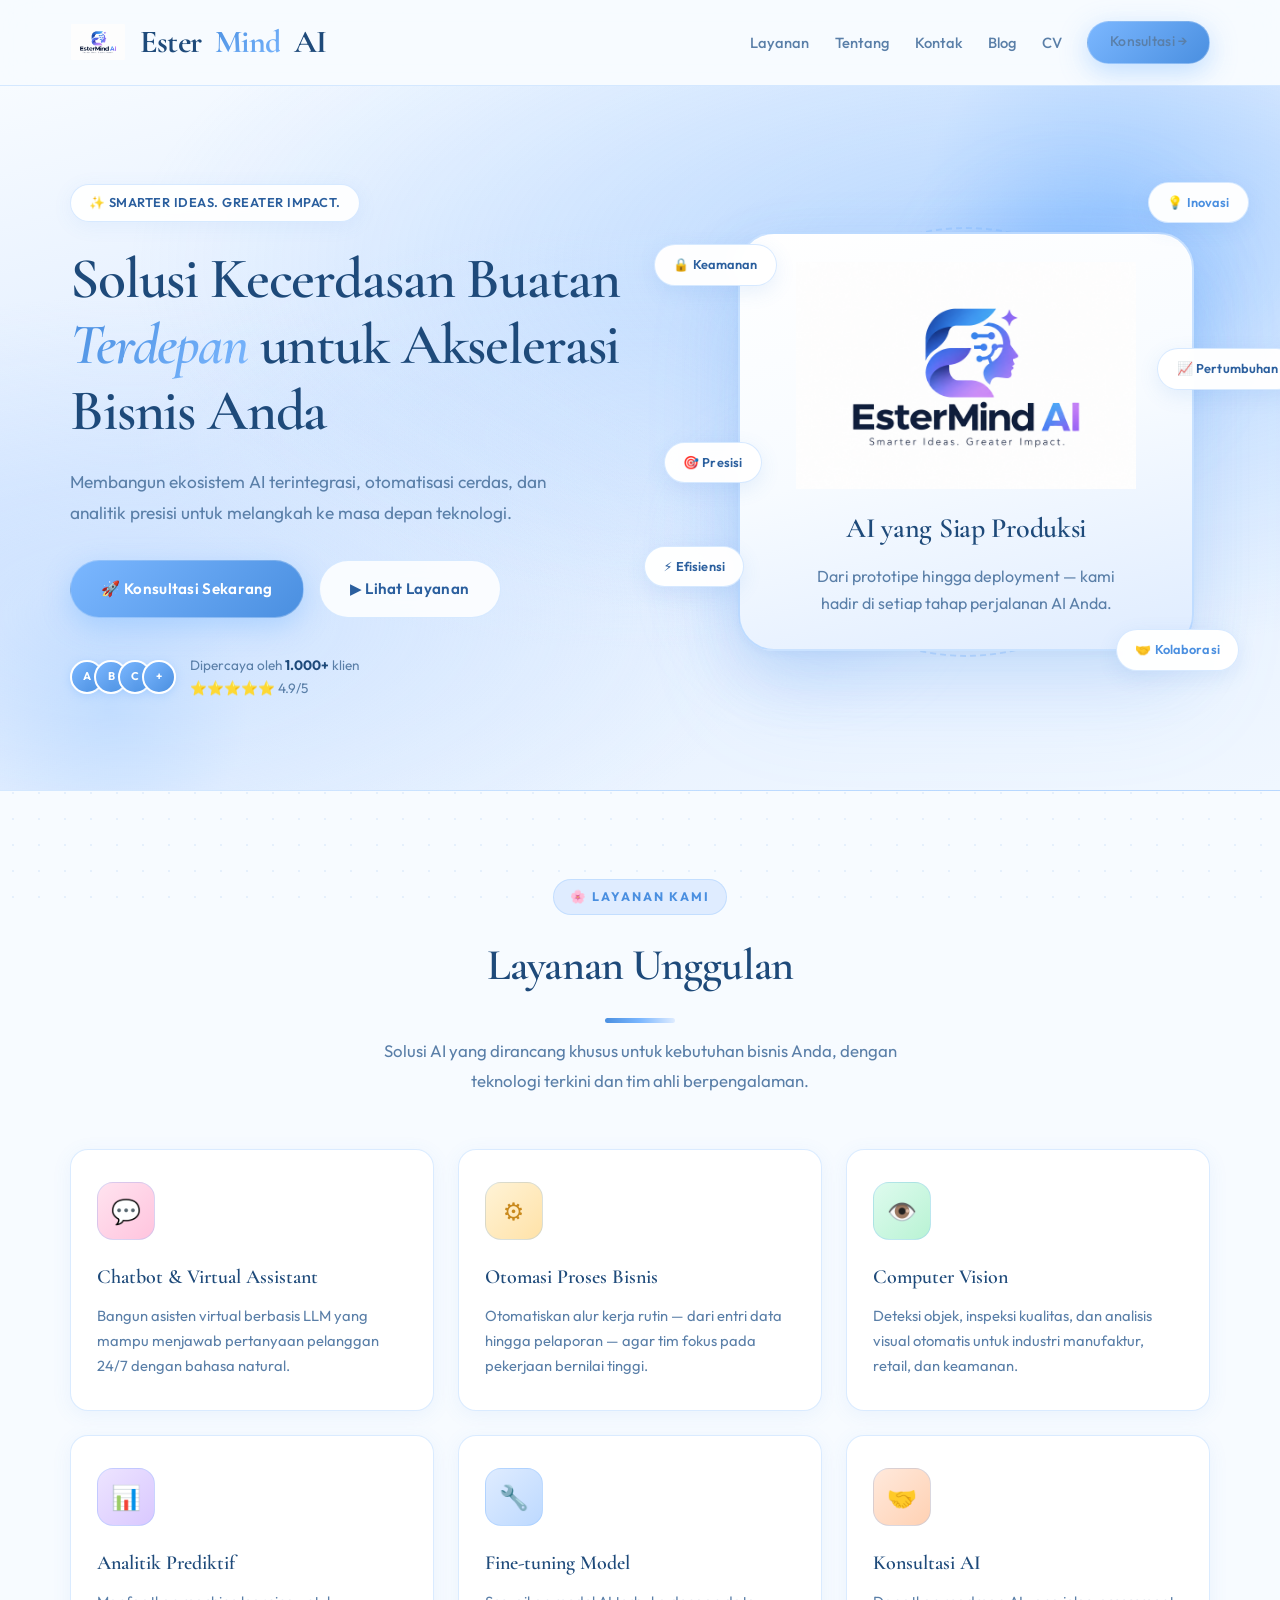
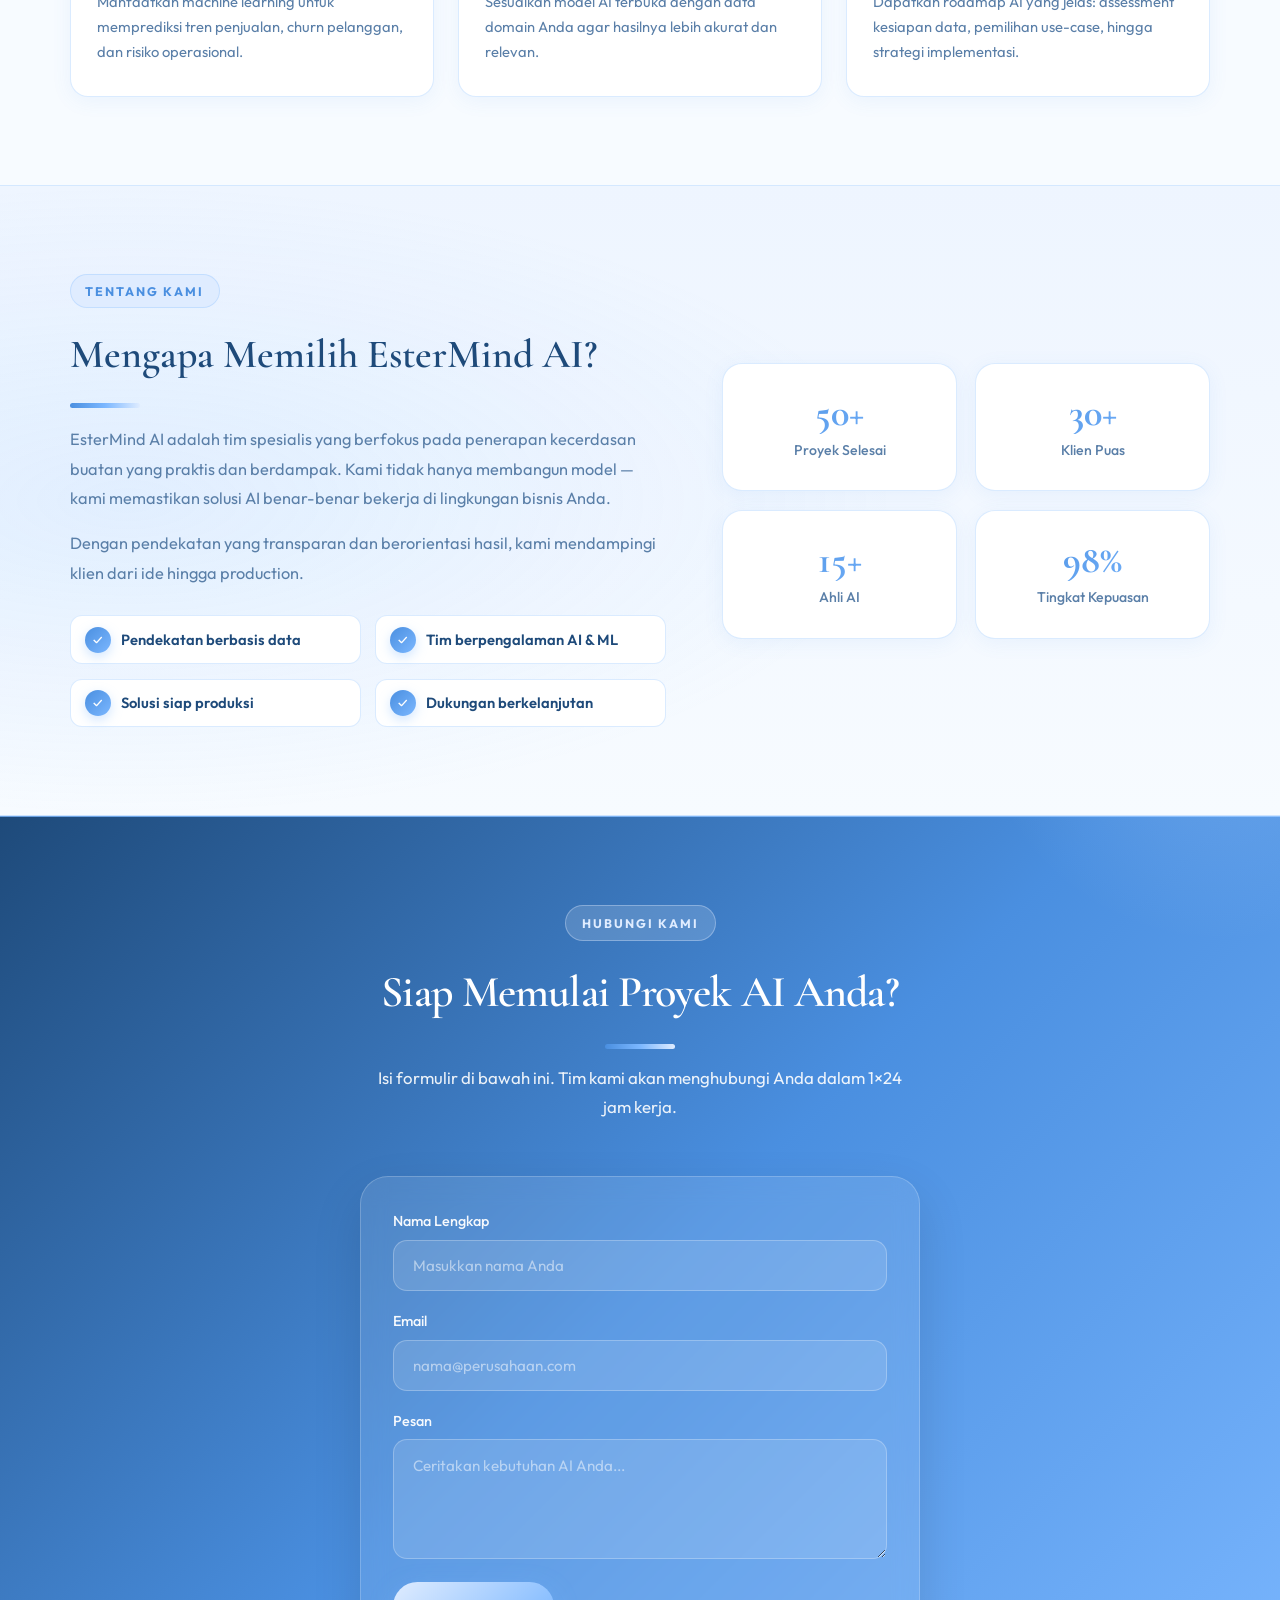
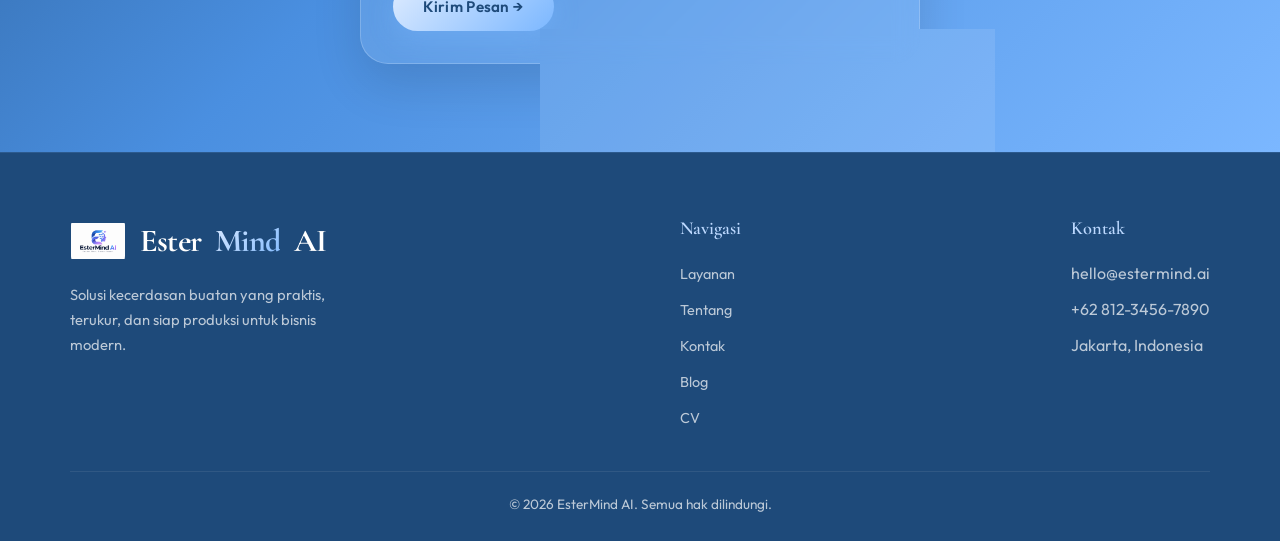
==== index.html @ 057c3f6c "first commit" ====
<!DOCTYPE html>
<html lang="id">
<head>
  <meta charset="UTF-8">
  <meta name="viewport" content="width=device-width, initial-scale=1.0">
  <title>EsterMind AI — Solusi Kecerdasan Buatan untuk Bisnis Anda</title>
  <meta name="description" content="EsterMind AI menyediakan jasa chatbot, otomasi proses, computer vision, dan konsultasi AI untuk mendorong pertumbuhan bisnis.">
  <link rel="stylesheet" href="assets/css/style.css">
</head>
<body>

  <!-- ========== NAVBAR ========== -->
  <header class="navbar">
    <div class="nav-container">
      <a href="index.html" class="logo">
        <div class="logo-mark">
          <img src="assets/css/images/estermind.png" alt="EsterMind AI">
        </div>
        Ester<span>Mind</span> AI
      </a>

      <nav>
        <ul class="nav-links" id="navLinks">
          <li><a href="#layanan">Layanan</a></li>
          <li><a href="#tentang">Tentang</a></li>
          <li><a href="#kontak">Kontak</a></li>
          <li><a href="blog.html">Blog</a></li>
          <li><a href="cv.html">CV</a></li>
          <li><a href="#kontak" class="btn btn-primary" style="padding: 0.55rem 1.35rem; font-size: 0.875rem;">Konsultasi →</a></li>
        </ul>
      </nav>

      <button class="hamburger" id="hamburger" aria-label="Toggle menu">
        <span></span>
        <span></span>
        <span></span>
      </button>
    </div>
  </header>

  <!-- ========== HERO ========== -->
  <section class="hero">
    <div class="container hero-content">
      <div class="hero-text">
        <span class="badge">✨ Smarter Ideas. Greater Impact.</span>
        <h1>
          Solusi Kecerdasan Buatan <span class="highlight">Terdepan</span> untuk Akselerasi Bisnis Anda
        </h1>
        <p>
          Membangun ekosistem AI terintegrasi, otomatisasi cerdas, dan analitik presisi untuk melangkah ke masa depan teknologi.
        </p>
        <div class="hero-buttons">
          <a href="#kontak" class="btn btn-primary">🚀 Konsultasi Sekarang</a>
          <a href="#layanan" class="btn btn-outline">▶ Lihat Layanan</a>
        </div>
        <div class="hero-trust">
          <div class="hero-avatars">
            <span>A</span>
            <span>B</span>
            <span>C</span>
            <span>+</span>
          </div>
          <div>
            Dipercaya oleh <strong>1.000+</strong> klien<br>
            ⭐⭐⭐⭐⭐ 4.9/5
          </div>
        </div>
      </div>

      <div class="hero-visual">
        <!-- decorative blobs -->
        <div class="blob blob-1"></div>
        <div class="blob blob-2"></div>
        <div class="blob blob-3"></div>

        <div class="float-pill float-pill-1">💡 Inovasi</div>
        <div class="float-pill float-pill-2">⚡ Efisiensi</div>
        <div class="float-pill float-pill-3">📈 Pertumbuhan</div>
        <div class="float-pill float-pill-4">🔒 Keamanan</div>
        <div class="float-pill float-pill-5">🤝 Kolaborasi</div>
        <div class="float-pill float-pill-6">🎯 Presisi</div>

        <div class="hero-card">
          <div class="icon-circle">
            <img src="assets/css/images/estermind.png" alt="EsterMind AI">
          </div>
          <h3>AI yang Siap Produksi</h3>
          <p>Dari prototipe hingga deployment — kami hadir di setiap tahap perjalanan AI Anda.</p>
        </div>
      </div>
    </div>
  </section>

  <!-- ========== LAYANAN ========== -->
  <section class="section" id="layanan">
    <div class="container">
      <div class="section-header">
        <span class="section-label">🌸 Layanan Kami</span>
        <h2>Layanan Unggulan</h2>
        <p>Solusi AI yang dirancang khusus untuk kebutuhan bisnis Anda, dengan teknologi terkini dan tim ahli berpengalaman.</p>
      </div>

      <div class="services-grid">
        <article class="service-card">
          <div class="service-icon">💬</div>
          <h3>Chatbot & Virtual Assistant</h3>
          <p>Bangun asisten virtual berbasis LLM yang mampu menjawab pertanyaan pelanggan 24/7 dengan bahasa natural.</p>
        </article>

        <article class="service-card">
          <div class="service-icon">⚙️</div>
          <h3>Otomasi Proses Bisnis</h3>
          <p>Otomatiskan alur kerja rutin — dari entri data hingga pelaporan — agar tim fokus pada pekerjaan bernilai tinggi.</p>
        </article>

        <article class="service-card">
          <div class="service-icon">👁️</div>
          <h3>Computer Vision</h3>
          <p>Deteksi objek, inspeksi kualitas, dan analisis visual otomatis untuk industri manufaktur, retail, dan keamanan.</p>
        </article>

        <article class="service-card">
          <div class="service-icon">📊</div>
          <h3>Analitik Prediktif</h3>
          <p>Manfaatkan machine learning untuk memprediksi tren penjualan, churn pelanggan, dan risiko operasional.</p>
        </article>

        <article class="service-card">
          <div class="service-icon">🔧</div>
          <h3>Fine-tuning Model</h3>
          <p>Sesuaikan model AI terbuka dengan data domain Anda agar hasilnya lebih akurat dan relevan.</p>
        </article>

        <article class="service-card">
          <div class="service-icon">🤝</div>
          <h3>Konsultasi AI</h3>
          <p>Dapatkan roadmap AI yang jelas: assessment kesiapan data, pemilihan use-case, hingga strategi implementasi.</p>
        </article>
      </div>
    </div>
  </section>

  <!-- ========== TENTANG ========== -->
  <section class="section about" id="tentang">
    <div class="container about-content">
      <div class="about-text">
        <span class="section-label">Tentang Kami</span>
        <h2>Mengapa Memilih EsterMind AI?</h2>
        <p>
          EsterMind AI adalah tim spesialis yang berfokus pada penerapan kecerdasan buatan yang praktis dan berdampak. Kami tidak hanya membangun model — kami memastikan solusi AI benar-benar bekerja di lingkungan bisnis Anda.
        </p>
        <p>
          Dengan pendekatan yang transparan dan berorientasi hasil, kami mendampingi klien dari ide hingga production.
        </p>

        <div class="about-features">
          <div class="feature-item">
            <span class="check">✓</span>
            <span>Pendekatan berbasis data</span>
          </div>
          <div class="feature-item">
            <span class="check">✓</span>
            <span>Tim berpengalaman AI & ML</span>
          </div>
          <div class="feature-item">
            <span class="check">✓</span>
            <span>Solusi siap produksi</span>
          </div>
          <div class="feature-item">
            <span class="check">✓</span>
            <span>Dukungan berkelanjutan</span>
          </div>
        </div>
      </div>

      <div class="about-stats">
        <div class="stat-card">
          <div class="stat-number">50+</div>
          <div class="stat-label">Proyek Selesai</div>
        </div>
        <div class="stat-card">
          <div class="stat-number">30+</div>
          <div class="stat-label">Klien Puas</div>
        </div>
        <div class="stat-card">
          <div class="stat-number">15+</div>
          <div class="stat-label">Ahli AI</div>
        </div>
        <div class="stat-card">
          <div class="stat-number">98%</div>
          <div class="stat-label">Tingkat Kepuasan</div>
        </div>
      </div>
    </div>
  </section>

  <!-- ========== KONTAK ========== -->
  <section class="section contact" id="kontak">
    <div class="container">
      <div class="section-header">
        <span class="section-label">Hubungi Kami</span>
        <h2>Siap Memulai Proyek AI Anda?</h2>
        <p>Isi formulir di bawah ini. Tim kami akan menghubungi Anda dalam 1×24 jam kerja.</p>
      </div>

      <form class="contact-form" action="#" method="post">
        <div class="form-group">
          <label for="nama">Nama Lengkap</label>
          <input type="text" id="nama" name="nama" placeholder="Masukkan nama Anda" required>
        </div>
        <div class="form-group">
          <label for="email">Email</label>
          <input type="email" id="email" name="email" placeholder="nama@perusahaan.com" required>
        </div>
        <div class="form-group">
          <label for="pesan">Pesan</label>
          <textarea id="pesan" name="pesan" placeholder="Ceritakan kebutuhan AI Anda..." required></textarea>
        </div>
        <button type="submit" class="btn btn-primary">Kirim Pesan →</button>
      </form>
    </div>
  </section>

  <!-- ========== FOOTER ========== -->
  <footer class="footer">
    <div class="container">
      <div class="footer-content">
        <div class="footer-brand">
          <a href="index.html" class="logo">
            <div class="logo-mark">
          <img src="assets/css/images/estermind.png" alt="EsterMind AI">
        </div>
            Ester<span>Mind</span> AI
          </a>
          <p>Solusi kecerdasan buatan yang praktis, terukur, dan siap produksi untuk bisnis modern.</p>
        </div>

        <div class="footer-links">
          <h4>Navigasi</h4>
          <ul>
            <li><a href="#layanan">Layanan</a></li>
            <li><a href="#tentang">Tentang</a></li>
            <li><a href="#kontak">Kontak</a></li>
            <li><a href="blog.html">Blog</a></li>
            <li><a href="cv.html">CV</a></li>
          </ul>
        </div>

        <div class="footer-links">
          <h4>Kontak</h4>
          <ul>
            <li>hello@estermind.ai</li>
            <li>+62 812-3456-7890</li>
            <li>Jakarta, Indonesia</li>
          </ul>
        </div>
      </div>

      <div class="footer-bottom">
        <p>&copy; 2026 EsterMind AI. Semua hak dilindungi.</p>
      </div>
    </div>
  </footer>

  <script>
    const hamburger = document.getElementById("hamburger");
    const navLinks = document.getElementById("navLinks");
    hamburger.addEventListener("click", () => {
      navLinks.classList.toggle("open");
    });
  </script>
</body>
</html>
---- assets/css/style.css ----
/* ========================================
   EsterMind AI — Soft Bright Blue Theme
   Palette: #7BB7FF #9CC9FF #BDD9FF #DFECFF
   ======================================== */

@import url('https://fonts.googleapis.com/css2?family=Cormorant+Garamond:ital,wght@0,500;0,600;0,700;1,500;1,600&family=Outfit:wght@300;400;500;600;700;800&display=swap');

:root {
  --blue: #7BB7FF;
  --blue-mid: #9CC9FF;
  --blue-soft: #BDD9FF;
  --blue-pale: #DFECFF;

  --blue-deep: #4A8FE0;
  --navy: #2B5F9E;
  --navy-dark: #1E4A7A;

  --bg: #F7FBFF;
  --bg-soft: #EEF5FF;
  --ivory: #ffffff;
  --white: #ffffff;

  --text: #1E4A7A;
  --text-soft: #5A7FA8;
  --text-muted: #8AA4C4;

  --border: rgba(123, 183, 255, 0.28);
  --border-soft: rgba(156, 201, 255, 0.4);

  --shadow-sm: 0 4px 20px rgba(74, 143, 224, 0.08);
  --shadow: 0 12px 40px rgba(74, 143, 224, 0.12);
  --shadow-lg: 0 24px 64px rgba(74, 143, 224, 0.16);

  --radius: 18px;
  --radius-lg: 28px;
  --radius-full: 999px;
  --transition: all 0.35s cubic-bezier(0.4, 0, 0.2, 1);

  --font-display: "Cormorant Garamond", Georgia, serif;
  --font-body: "Outfit", system-ui, sans-serif;
}

*, *::before, *::after { margin: 0; padding: 0; box-sizing: border-box; }
html { scroll-behavior: smooth; }
body {
  font-family: var(--font-body);
  color: var(--text);
  background: var(--bg);
  line-height: 1.7;
  font-size: 16px;
  overflow-x: hidden;
}
img { max-width: 100%; display: block; }
a { text-decoration: none; color: inherit; }
ul { list-style: none; }
.container { width: min(92%, 1140px); margin: 0 auto; }

.btn {
  display: inline-flex; align-items: center; gap: 0.5rem;
  padding: 0.95rem 1.9rem; border-radius: var(--radius-full);
  font-weight: 600; font-size: 0.95rem; font-family: var(--font-body);
  transition: var(--transition); cursor: pointer; border: none; letter-spacing: 0.02em;
}
.btn-primary {
  background: linear-gradient(135deg, var(--blue) 0%, var(--blue-deep) 100%);
  color: var(--white);
  box-shadow: 0 8px 28px rgba(123, 183, 255, 0.45);
  border: 1px solid rgba(255, 255, 255, 0.25);
}
.btn-primary:hover {
  transform: translateY(-3px);
  box-shadow: 0 14px 36px rgba(123, 183, 255, 0.55);
}
.btn-outline {
  background: rgba(255, 255, 255, 0.85);
  color: var(--navy);
  border: 1.5px solid var(--border);
  backdrop-filter: blur(10px);
}
.btn-outline:hover {
  background: var(--white);
  border-color: var(--blue);
  color: var(--blue-deep);
  transform: translateY(-2px);
  box-shadow: var(--shadow-sm);
}

/* ---------- NAVBAR ---------- */
.navbar {
  position: sticky; top: 0; z-index: 1000;
  background: rgba(247, 251, 255, 0.9);
  backdrop-filter: blur(18px); -webkit-backdrop-filter: blur(18px);
  border-bottom: 1px solid var(--border);
  padding: 0.9rem 0;
}
.nav-container {
  display: flex; align-items: center; justify-content: space-between;
  width: min(92%, 1140px); margin: 0 auto;
}
.logo {
  display: flex; align-items: center; gap: 0.85rem;
  font-family: var(--font-display); font-weight: 700; font-size: 2rem;
  color: var(--navy-dark); letter-spacing: -0.02em;
}
.logo-mark {
  width: 56px; height: 56px; border-radius: 14px;
  background: transparent;
  display: flex; align-items: center; justify-content: center;
  overflow: visible; position: relative;
  border: none; box-shadow: none;
}
.logo-mark img,
.logo-mark svg {
  width: 54px; height: 54px; object-fit: contain;
  filter: none;
  border-radius: 12px;
}
.logo-mark::after { display: none; }
.logo span {
  background: linear-gradient(135deg, var(--blue-deep) 0%, var(--blue) 100%);
  -webkit-background-clip: text; -webkit-text-fill-color: transparent; background-clip: text;
}
.nav-links { display: flex; align-items: center; gap: 1.6rem; }
.nav-links a {
  font-weight: 500; font-size: 0.92rem; color: var(--text-soft);
  transition: var(--transition); position: relative;
}
.nav-links a:not(.btn)::after {
  content: ""; position: absolute; left: 0; bottom: -5px; width: 0; height: 2px;
  background: linear-gradient(90deg, var(--blue-deep), var(--blue));
  border-radius: 2px; transition: width 0.3s ease;
}
.nav-links a:not(.btn):hover { color: var(--blue-deep); }
.nav-links a:not(.btn):hover::after { width: 100%; }
.hamburger {
  display: none; flex-direction: column; gap: 5px; cursor: pointer;
  background: none; border: none; padding: 4px;
}
.hamburger span {
  display: block; width: 24px; height: 2.5px; background: var(--text);
  border-radius: 3px; transition: var(--transition);
}

/* ---------- HERO ---------- */
.hero {
  position: relative; padding: 6rem 0 5.5rem;
  background:
    radial-gradient(ellipse 70% 55% at 80% 25%, rgba(123, 183, 255, 0.4), transparent),
    radial-gradient(ellipse 50% 45% at 10% 75%, rgba(189, 217, 255, 0.55), transparent),
    radial-gradient(ellipse 40% 30% at 50% 50%, rgba(223, 236, 255, 0.6), transparent),
    linear-gradient(165deg, #F7FBFF 0%, #DFECFF 40%, #F0F7FF 100%);
  overflow: hidden; border-bottom: 1px solid var(--border);
}
.hero::before {
  content: ""; position: absolute; top: -80px; right: -40px;
  width: 400px; height: 400px;
  background: radial-gradient(circle, rgba(123, 183, 255, 0.4), transparent 70%);
  border-radius: 50%; pointer-events: none;
}
.hero::after {
  content: ""; position: absolute; bottom: -60px; left: -30px;
  width: 280px; height: 280px;
  background: radial-gradient(circle, rgba(156, 201, 255, 0.35), transparent 70%);
  border-radius: 50%; pointer-events: none;
}
.hero-content {
  display: grid; grid-template-columns: 1.1fr 0.9fr;
  align-items: center; gap: 3.5rem; position: relative; z-index: 1;
}
.hero-text .badge {
  display: inline-flex; align-items: center; gap: 0.45rem;
  background: rgba(255, 255, 255, 0.92);
  border: 1px solid var(--border-soft); color: var(--navy);
  font-size: 0.8rem; font-weight: 600; padding: 0.45rem 1.1rem;
  border-radius: var(--radius-full); margin-bottom: 1.5rem;
  backdrop-filter: blur(8px); box-shadow: var(--shadow-sm);
  letter-spacing: 0.04em; text-transform: uppercase;
}
.hero-text h1 {
  font-family: var(--font-display); font-size: clamp(2.6rem, 5vw, 3.6rem);
  font-weight: 600; line-height: 1.15; margin-bottom: 1.35rem;
  color: var(--navy-dark); letter-spacing: -0.02em;
}
.hero-text h1 .highlight {
  background: linear-gradient(135deg, var(--blue-deep) 0%, var(--blue) 100%);
  -webkit-background-clip: text; -webkit-text-fill-color: transparent;
  background-clip: text; font-style: italic;
}
.hero-text p {
  font-size: 1.08rem; color: var(--text-soft); margin-bottom: 2rem;
  max-width: 480px; line-height: 1.8;
}
.hero-buttons { display: flex; gap: 0.9rem; flex-wrap: wrap; margin-bottom: 2.2rem; }
.hero-trust { display: flex; align-items: center; gap: 0.9rem; font-size: 0.85rem; color: var(--text-soft); }
.hero-avatars { display: flex; }
.hero-avatars span {
  width: 34px; height: 34px; border-radius: 50%; border: 2.5px solid var(--ivory);
  margin-left: -10px; background: linear-gradient(135deg, var(--blue), var(--blue-deep));
  display: flex; align-items: center; justify-content: center;
  font-size: 0.7rem; color: white; font-weight: 700;
  box-shadow: 0 2px 8px rgba(123, 183, 255, 0.35);
}
.hero-avatars span:first-child { margin-left: 0; }
.hero-trust strong { color: var(--text); font-weight: 700; }

.hero-visual {
  display: flex; justify-content: center; align-items: center;
  position: relative; min-height: 520px; padding: 2rem 1rem;
}


/* Colorful decorative blobs */
.blob {
  position: absolute;
  border-radius: 50%;
  filter: blur(40px);
  z-index: 0;
  pointer-events: none;
}
.blob-1 {
  width: 220px; height: 220px;
  background: rgba(123, 183, 255, 0.55);
  top: 5%; right: 5%;
  animation: float 7s ease-in-out infinite;
}
.blob-2 {
  width: 180px; height: 180px;
  background: rgba(189, 217, 255, 0.7);
  bottom: 10%; left: 0%;
  animation: float 8s ease-in-out 1s infinite;
}
.blob-3 {
  width: 140px; height: 140px;
  background: rgba(156, 201, 255, 0.5);
  top: 40%; left: 15%;
  animation: float 6s ease-in-out 0.5s infinite;
}

/* Checklist float cards */
.float-card {
  position: absolute;
  z-index: 4;
  background: rgba(255, 255, 255, 0.95);
  backdrop-filter: blur(12px);
  border: 1.5px solid rgba(123, 183, 255, 0.35);
  border-radius: 14px;
  padding: 0.65rem 1.1rem;
  font-size: 0.85rem;
  font-weight: 600;
  color: var(--navy);
  box-shadow: 0 8px 28px rgba(74, 143, 224, 0.15);
  display: flex;
  align-items: center;
  gap: 0.5rem;
  white-space: nowrap;
}
.float-card span {
  display: inline-flex;
  align-items: center;
  justify-content: center;
  width: 22px; height: 22px;
  border-radius: 50%;
  background: linear-gradient(135deg, #7BB7FF, #4A8FE0);
  color: white;
  font-size: 0.7rem;
  font-weight: 700;
}
.float-card-1 { top: 8%; right: -2%; animation: float 5.5s ease-in-out 0.2s infinite; }
.float-card-2 { top: 28%; right: -8%; animation: float 6s ease-in-out 0.6s infinite; }
.float-card-3 { top: 48%; right: -4%; animation: float 5.8s ease-in-out 1s infinite; }


.hero-card {
  background: linear-gradient(165deg, #ffffff 0%, #F7FBFF 50%, #DFECFF 100%);
  border: 2px solid rgba(123, 183, 255, 0.4);
  border-radius: 36px;
  padding: 1.75rem 1.5rem 2rem;
  box-shadow:
    0 4px 6px rgba(74, 143, 224, 0.05),
    0 24px 60px rgba(74, 143, 224, 0.16),
    0 48px 100px rgba(123, 183, 255, 0.12),
    inset 0 1px 0 rgba(255, 255, 255, 0.95);
  width: 100%; max-width: 460px;
  text-align: center;
  position: relative;
  animation: float 6s ease-in-out infinite;
  z-index: 2;
}
@keyframes float {
  0%, 100% { transform: translateY(0); }
  50% { transform: translateY(-12px); }
}

.hero-card .icon-circle {
  width: 100%;
  max-width: 340px;
  height: auto;
  background: transparent;
  border-radius: 0;
  display: flex; align-items: center; justify-content: center;
  margin: 0 auto 1rem;
  box-shadow: none;
  position: relative; overflow: visible;
  border: none;
  flex-shrink: 0;
  padding: 0;
}
.hero-card .icon-circle img,
.hero-card .icon-circle svg {
  width: 100%;
  height: auto;
  max-width: 340px;
  min-height: 200px;
  object-fit: contain;
  border-radius: 0;
  filter: none !important;
  border: none !important;
  box-shadow: none;
  background: transparent;
  image-rendering: auto;
}
.hero-card .icon-circle::before { display: none; }
.hero-card h3 {
  font-family: var(--font-display); font-size: 1.75rem; font-weight: 600;
  margin-bottom: 0.65rem; color: var(--navy-dark);
  letter-spacing: -0.01em;
}
.hero-card p {
  color: var(--text-soft); font-size: 1rem; line-height: 1.7;
  max-width: 300px; margin: 0 auto;
}

.float-pill {
  position: absolute;
  background: rgba(255, 255, 255, 0.97);
  backdrop-filter: blur(14px);
  border: 1px solid rgba(123, 183, 255, 0.3);
  border-radius: var(--radius-full);
  padding: 0.55rem 1.15rem;
  font-size: 0.8rem;
  font-weight: 600;
  color: var(--navy);
  box-shadow: 0 6px 20px rgba(74, 143, 224, 0.12);
  white-space: nowrap;
  z-index: 3;
  letter-spacing: 0.01em;
}
.float-pill-1 { top: 0%; right: -8%; animation: float 5s ease-in-out 0.3s infinite; color: var(--blue-deep); }
.float-pill-2 { bottom: 22%; left: -16%; animation: float 5.5s ease-in-out 0.8s infinite; }
.float-pill-3 { top: 32%; right: -18%; animation: float 6s ease-in-out 0.2s infinite; }
.float-pill-4 { top: 12%; left: -14%; animation: float 5.2s ease-in-out 1.1s infinite; color: var(--navy); }
.float-pill-5 { bottom: 6%; right: -6%; animation: float 5.8s ease-in-out 0.5s infinite; color: var(--blue-deep); }
.float-pill-6 { bottom: 42%; left: -12%; animation: float 6.2s ease-in-out 0.9s infinite; }

/* ---------- Sections ---------- */
.section { padding: 5.5rem 0; }
.section-header { text-align: center; margin-bottom: 3.4rem; }
.section-header .section-label {
  display: inline-flex; align-items: center; gap: 0.35rem; color: var(--blue-deep);
  font-weight: 700; font-size: 0.78rem; text-transform: uppercase; letter-spacing: 2px;
  margin-bottom: 0.85rem; background: var(--blue-pale); padding: 0.4rem 1rem;
  border-radius: var(--radius-full); border: 1px solid var(--border);
}
.section-header h2 {
  font-family: var(--font-display); font-size: clamp(2rem, 3.8vw, 2.75rem);
  font-weight: 600; margin-bottom: 0.85rem; color: var(--navy-dark); letter-spacing: -0.02em;
}
.section-header p {
  color: var(--text-soft); max-width: 540px; margin: 0 auto; font-size: 1.05rem; line-height: 1.75;
}

.services-grid { display: grid; grid-template-columns: repeat(3, 1fr); gap: 1.5rem; }
.service-card {
  background: var(--ivory); border: 1.5px solid var(--border); border-radius: var(--radius);
  padding: 2rem 1.6rem; transition: var(--transition); text-align: left;
  position: relative; overflow: hidden; box-shadow: var(--shadow-sm);
}
.service-card::before {
  content: ""; position: absolute; top: 0; left: 0; right: 0; height: 3px;
  background: linear-gradient(90deg, var(--blue-deep), var(--blue)); opacity: 0; transition: var(--transition);
}
.service-card:hover {
  transform: translateY(-8px); box-shadow: var(--shadow); border-color: rgba(123, 183, 255, 0.5);
}
.service-card:hover::before { opacity: 1; }
.service-card .service-icon {
  width: 58px; height: 58px;
  background: linear-gradient(135deg, var(--blue-pale), var(--blue-soft));
  border: 1px solid var(--border); border-radius: 16px;
  display: flex; align-items: center; justify-content: center; margin-bottom: 1.25rem; font-size: 1.5rem;
}
.service-card h3 {
  font-family: var(--font-display); font-size: 1.25rem; font-weight: 600;
  margin-bottom: 0.55rem; color: var(--navy-dark);
}
.service-card p { color: var(--text-soft); font-size: 0.92rem; line-height: 1.7; }

.about {
  background: radial-gradient(ellipse 60% 50% at 10% 50%, rgba(123, 183, 255, 0.15), transparent),
    linear-gradient(180deg, var(--bg-soft) 0%, var(--bg) 100%);
  border-top: 1px solid var(--border); border-bottom: 1px solid var(--border);
}
.about-content { display: grid; grid-template-columns: 1.1fr 0.9fr; align-items: center; gap: 3.5rem; }
.about-text .section-label {
  display: inline-flex; color: var(--blue-deep); font-weight: 700; font-size: 0.78rem;
  text-transform: uppercase; letter-spacing: 2px; margin-bottom: 0.75rem;
  background: var(--blue-pale); padding: 0.35rem 0.9rem; border-radius: var(--radius-full);
  border: 1px solid var(--border);
}
.about-text h2 {
  font-family: var(--font-display); font-size: clamp(1.9rem, 3.2vw, 2.5rem);
  font-weight: 600; margin-bottom: 1.1rem; color: var(--navy-dark);
}
.about-text p { color: var(--text-soft); margin-bottom: 1rem; font-size: 1.02rem; line-height: 1.8; }
.about-features { display: grid; grid-template-columns: 1fr 1fr; gap: 0.9rem; margin-top: 1.7rem; }
.feature-item {
  display: flex; align-items: center; gap: 0.65rem; font-weight: 600; font-size: 0.92rem;
  color: var(--text); padding: 0.65rem 0.85rem; background: var(--ivory);
  border: 1px solid var(--border); border-radius: 12px; transition: var(--transition);
}
.feature-item:hover { border-color: rgba(123, 183, 255, 0.5); box-shadow: var(--shadow-sm); }
.feature-item .check {
  width: 26px; height: 26px; background: linear-gradient(135deg, var(--blue-deep), var(--blue));
  color: var(--white); border-radius: 50%; display: flex; align-items: center; justify-content: center;
  font-size: 0.72rem; flex-shrink: 0; box-shadow: 0 4px 12px rgba(123, 183, 255, 0.35);
}
.about-stats { display: grid; grid-template-columns: 1fr 1fr; gap: 1.15rem; }
.stat-card {
  background: var(--ivory); border-radius: 20px; padding: 1.75rem 1.3rem; text-align: center;
  box-shadow: var(--shadow-sm); border: 1.5px solid var(--border); transition: var(--transition);
}
.stat-card:hover { transform: translateY(-5px); box-shadow: var(--shadow); border-color: var(--blue); }
.stat-card .stat-number {
  font-family: var(--font-display); font-size: 2.4rem; font-weight: 700;
  background: linear-gradient(135deg, var(--blue-deep), var(--blue));
  -webkit-background-clip: text; -webkit-text-fill-color: transparent; background-clip: text;
  margin-bottom: 0.3rem; line-height: 1.1;
}
.stat-card .stat-label { color: var(--text-soft); font-size: 0.88rem; font-weight: 500; }

.contact {
  background: linear-gradient(135deg, var(--navy-dark) 0%, var(--blue-deep) 50%, var(--blue) 100%);
  color: var(--white); position: relative; overflow: hidden;
  border-top: 1px solid rgba(189, 217, 255, 0.3);
}
.contact::before {
  content: ""; position: absolute; top: -40%; right: -15%; width: 500px; height: 500px;
  background: radial-gradient(circle, rgba(189, 217, 255, 0.25), transparent 70%); border-radius: 50%;
}
.contact .section-header .section-label {
  background: rgba(255, 255, 255, 0.15); color: var(--blue-pale); border-color: rgba(223, 236, 255, 0.35);
}
.contact .section-header h2, .contact .section-header p { color: var(--white); }
.contact .section-header p { opacity: 0.9; }
.contact-form {
  max-width: 560px; margin: 0 auto; display: flex; flex-direction: column; gap: 1.1rem;
  position: relative; z-index: 1; background: rgba(255, 255, 255, 0.1);
  border: 1.5px solid rgba(255, 255, 255, 0.2); border-radius: var(--radius-lg);
  padding: 2rem; backdrop-filter: blur(12px); box-shadow: 0 20px 50px rgba(0, 0, 0, 0.12);
}
.form-group { display: flex; flex-direction: column; gap: 0.4rem; }
.form-group label { font-weight: 500; font-size: 0.9rem; opacity: 0.95; }
.form-group input, .form-group textarea {
  padding: 0.95rem 1.2rem; border: 1.5px solid rgba(255, 255, 255, 0.25);
  border-radius: 14px; font-family: inherit; font-size: 0.95rem; outline: none;
  background: rgba(255, 255, 255, 0.12); color: var(--white); transition: var(--transition);
}
.form-group input::placeholder, .form-group textarea::placeholder { color: rgba(255, 255, 255, 0.5); }
.form-group input:focus, .form-group textarea:focus {
  background: rgba(255, 255, 255, 0.18); border-color: var(--blue-pale);
  box-shadow: 0 0 0 3px rgba(189, 217, 255, 0.3);
}
.form-group textarea { resize: vertical; min-height: 120px; }
.contact-form .btn-primary {
  background: linear-gradient(135deg, var(--blue-pale) 0%, var(--blue) 100%);
  color: var(--navy-dark); align-self: flex-start; margin-top: 0.3rem;
  box-shadow: 0 8px 24px rgba(123, 183, 255, 0.35); border: none;
}
.contact-form .btn-primary:hover { background: var(--blue-pale); transform: translateY(-2px); }

.footer {
  background: var(--navy-dark); color: rgba(255, 255, 255, 0.7);
  padding: 3.75rem 0 1.5rem; border-top: 1px solid rgba(123, 183, 255, 0.15);
}
.footer-content {
  display: flex; justify-content: space-between; align-items: flex-start;
  gap: 2rem; margin-bottom: 2.5rem; flex-wrap: wrap;
}
.footer-brand .logo { color: var(--white); margin-bottom: 0.8rem; }
.footer-brand .logo span {
  background: linear-gradient(135deg, var(--blue-pale), var(--blue));
  -webkit-background-clip: text; -webkit-text-fill-color: transparent; background-clip: text;
}
.footer-brand p { font-size: 0.92rem; max-width: 280px; line-height: 1.7; }
.footer-links h4 {
  color: var(--blue-soft); font-family: var(--font-display);
  font-size: 1.15rem; font-weight: 600; margin-bottom: 0.95rem;
}
.footer-links ul { display: flex; flex-direction: column; gap: 0.55rem; }
.footer-links a { font-size: 0.9rem; transition: var(--transition); }
.footer-links a:hover { color: var(--blue-soft); }
.footer-bottom {
  border-top: 1px solid rgba(255, 255, 255, 0.08); padding-top: 1.35rem;
  text-align: center; font-size: 0.85rem;
}

@media (max-width: 960px) {
  .hero-content { grid-template-columns: 1fr; text-align: center; }
  .hero-text p { margin-left: auto; margin-right: auto; }
  .hero-buttons, .hero-trust { justify-content: center; }
  .services-grid { grid-template-columns: 1fr 1fr; }
  .about-content { grid-template-columns: 1fr; }
  .float-pill { font-size: 0.72rem; padding: 0.4rem 0.85rem; }
  .float-pill-4, .float-pill-5, .float-pill-6, .float-card { display: none; }
}
@media (max-width: 680px) {
  .nav-links {
    display: none; position: absolute; top: 100%; left: 0; right: 0;
    background: rgba(247, 251, 255, 0.98); flex-direction: column; padding: 1.5rem;
    box-shadow: var(--shadow); gap: 1rem; border-bottom: 1px solid var(--border);
  }
  .nav-links.open { display: flex; }
  .hamburger { display: flex; }
  .logo { font-size: 1.5rem; }
  .logo-mark { width: 40px; height: 40px; }
  .logo-mark img, .logo-mark svg { width: 38px; height: 38px; }
  .hero { padding: 3.5rem 0 3.25rem; }
  .hero-text h1 { font-size: 2.15rem; }
  .services-grid { grid-template-columns: 1fr; }
  .about-features { grid-template-columns: 1fr; }
  .section { padding: 3.75rem 0; }
  .contact-form { padding: 1.5rem; }
}

body::before {
  content: "";
  position: fixed;
  inset: 0;
  background-image: radial-gradient(rgba(74, 143, 224, 0.18) 1.4px, transparent 1.4px);
  background-size: 26px 26px;
  pointer-events: none;
  z-index: 0;
  opacity: 0.55;
}
/* Pastikan konten tetap di atas tekstur */
.navbar, .hero, .section, .about, .contact, .footer {
  position: relative;
  z-index: 1;
}

/* 2) Lingkaran putus-putus dekoratif di belakang kartu visual hero,
      nambah kedalaman tanpa nyentuh .hero-visual aslinya sama sekali
      (ini pseudo-element baru di elemen yang belum pernah dipakai). */
.hero-visual::before {
  content: "";
  position: absolute;
  width: 430px;
  height: 430px;
  border: 2px dashed rgba(123, 183, 255, 0.35);
  border-radius: 50%;
  top: 50%;
  left: 50%;
  transform: translate(-50%, -50%);
  animation: spin-slow 40s linear infinite;
  pointer-events: none;
  z-index: 0;
}
@keyframes spin-slow {
  from { transform: translate(-50%, -50%) rotate(0deg); }
  to { transform: translate(-50%, -50%) rotate(360deg); }
}

/* 3) Ikon kartu Layanan dikasih warna beda-beda per kartu,
      bukan seragam biru semua — pola berulang tiap 3 kartu. */
.services-grid .service-card:nth-child(6n+1) .service-icon {
  background: linear-gradient(135deg, #FFE3EF, #FFC4DE);
  color: #E0578C;
}
.services-grid .service-card:nth-child(6n+2) .service-icon {
  background: linear-gradient(135deg, #FFF3D6, #FFE2A8);
  color: #C9891C;
}
.services-grid .service-card:nth-child(6n+3) .service-icon {
  background: linear-gradient(135deg, #DEFBEE, #B9F3D4);
  color: #16A164;
}
.services-grid .service-card:nth-child(6n+4) .service-icon {
  background: linear-gradient(135deg, #EDE4FF, #D9C8FF);
  color: #7C4FE0;
}
.services-grid .service-card:nth-child(6n+5) .service-icon {
  background: linear-gradient(135deg, var(--blue-pale), var(--blue-soft));
  color: var(--blue-deep);
}
.services-grid .service-card:nth-child(6n+6) .service-icon {
  background: linear-gradient(135deg, #FFE9DC, #FFD1B3);
  color: #D9701E;
}

/* 4) Garis aksen kecil melengkung di bawah tiap judul section,
      biar enggak cuma teks polos + garis lurus bawaan browser. */
.section-header h2::after,
.about-text h2::after {
  content: "";
  display: block;
  width: 70px;
  height: 5px;
  margin: 0.9rem auto 0;
  background: linear-gradient(90deg, var(--blue-deep), var(--blue), var(--blue-pale));
  border-radius: 99px;
}
.about-text h2::after { margin-left: 0; }

/* 5) Stat number dikasih sedikit "denyut" halus biar kerasa hidup,
      bukan angka statis. Sangat subtle, tidak mengganggu. */
.stat-card .stat-number {
  animation: pulse-soft 3.5s ease-in-out infinite;
}
@keyframes pulse-soft {
  0%, 100% { transform: scale(1); }
  50% { transform: scale(1.05); }
}

/* 6) Border gradasi tipis di card layanan saat hover, sebagai
      lapisan tambahan di atas efek hover yang sudah ada. */
.service-card {
  position: relative;
}
.service-card::after {
  content: "";
  position: absolute;
  inset: 0;
  border-radius: var(--radius);
  padding: 1.5px;
  background: linear-gradient(135deg, var(--blue), var(--blue-pale), var(--blue-deep));
  -webkit-mask: linear-gradient(#fff 0 0) content-box, linear-gradient(#fff 0 0);
  -webkit-mask-composite: xor;
  mask-composite: exclude;
  opacity: 0;
  transition: var(--transition);
  pointer-events: none;
}
.service-card:hover::after { opacity: 1; }
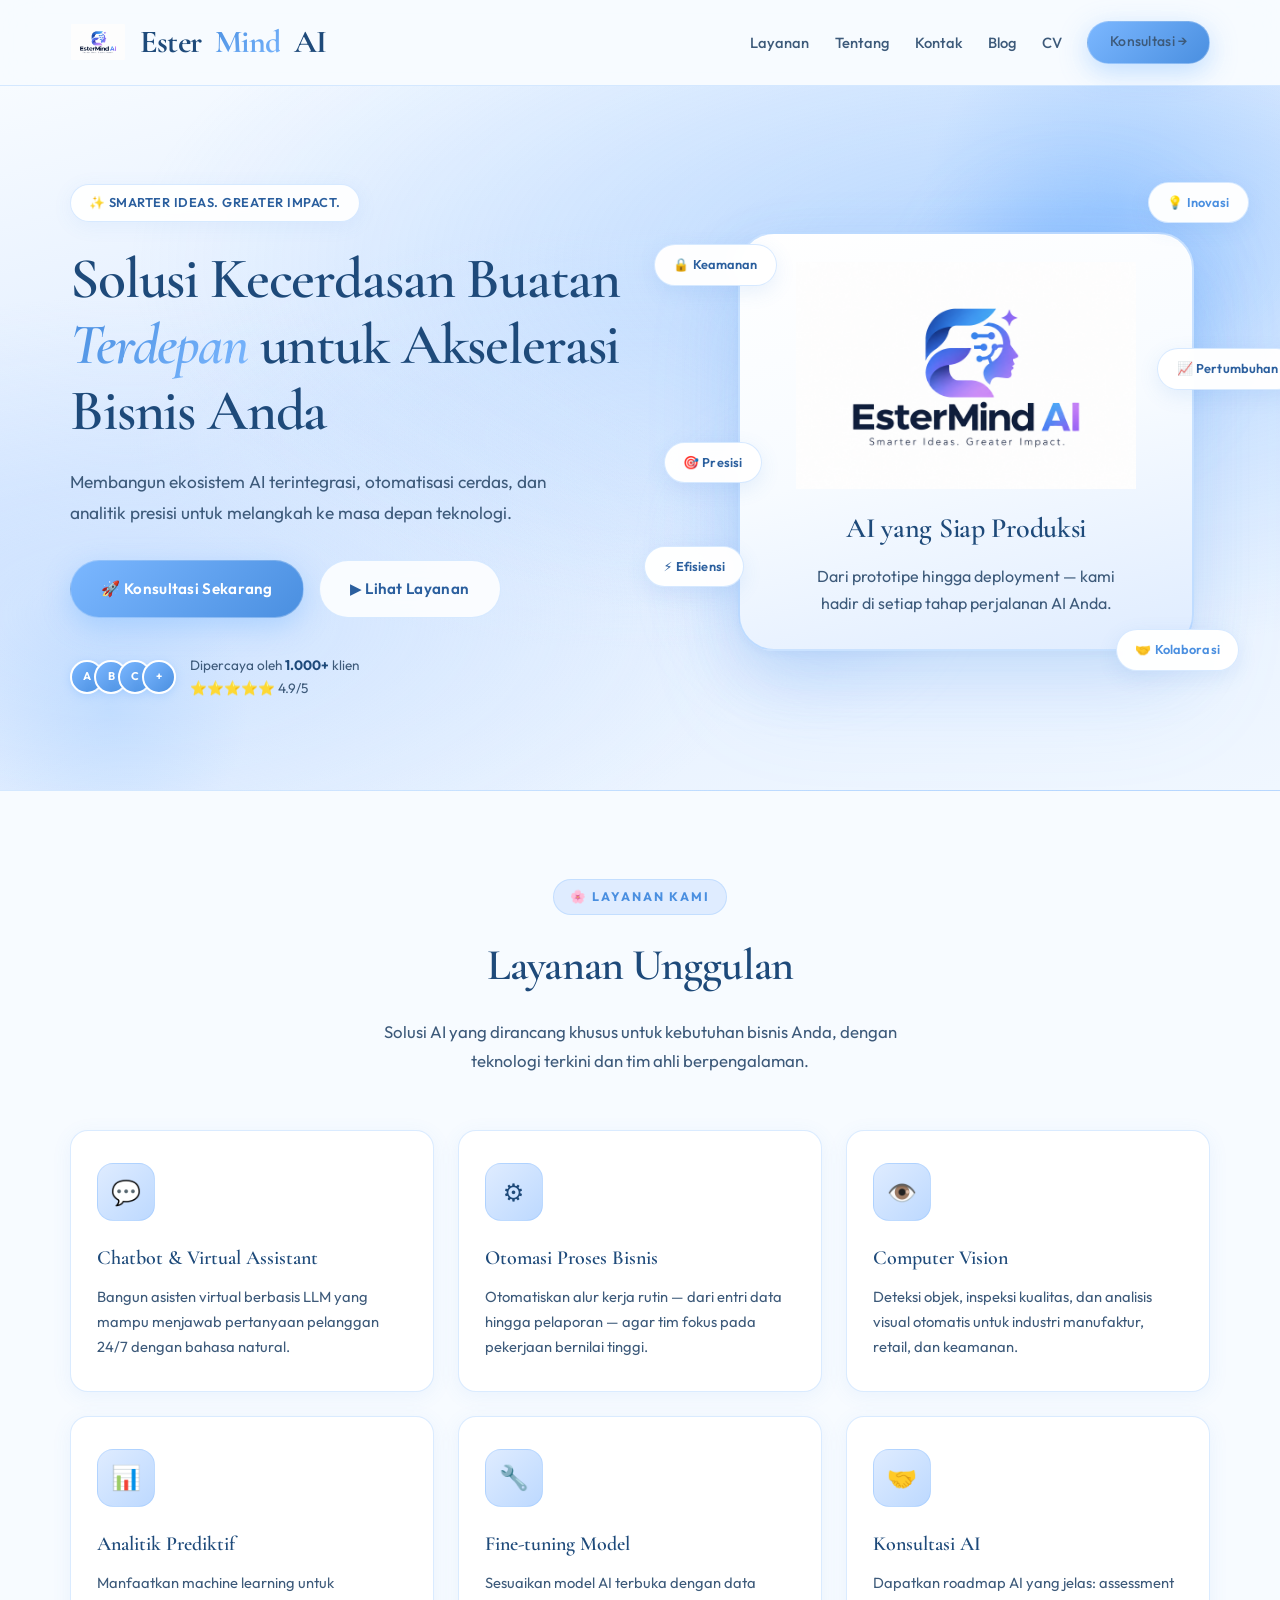
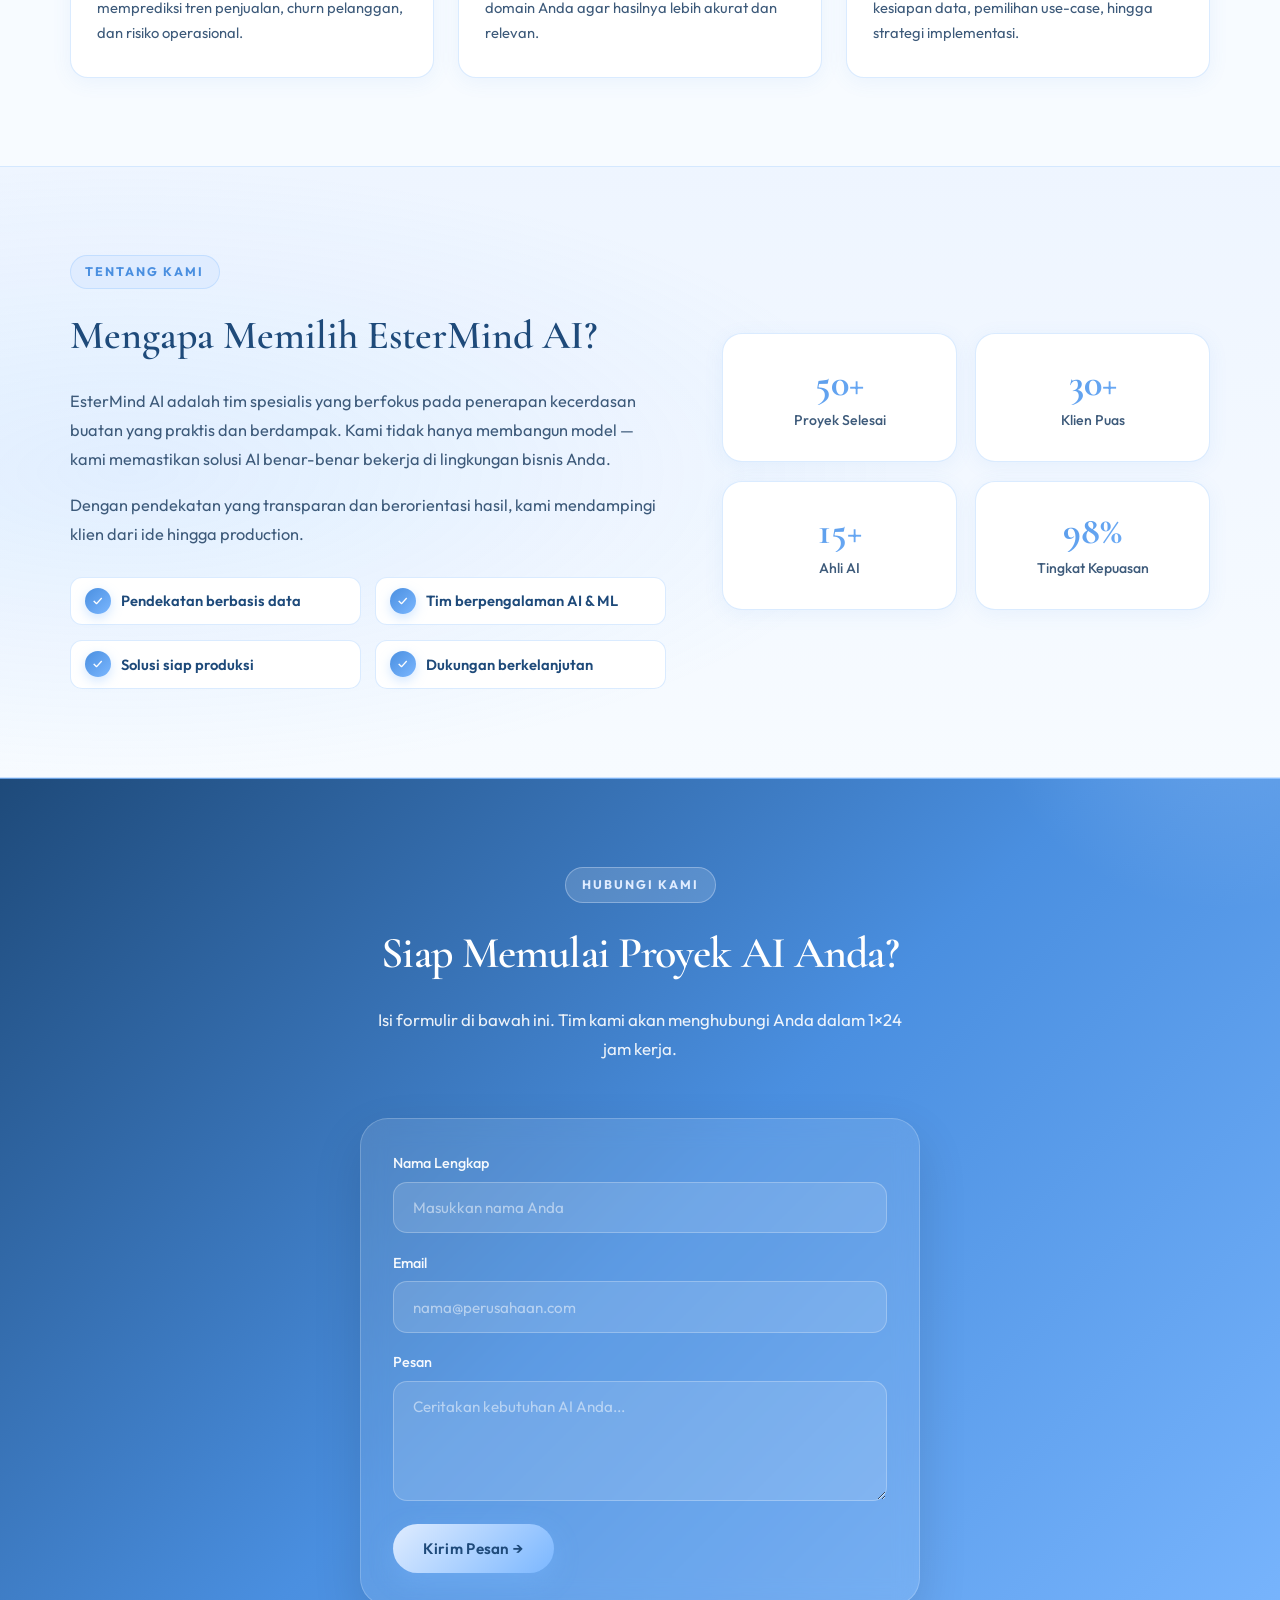
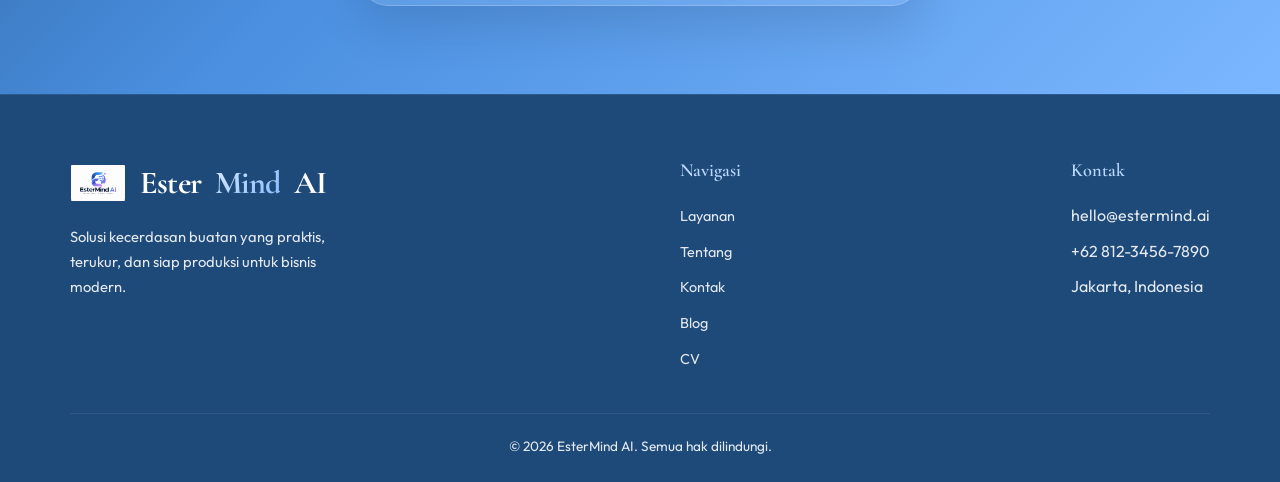
==== commit 15fc3472: "lagi" ====
--- a/index.html
+++ b/index.html
@@ -14,12 +14,12 @@
     <div class="nav-container">
       <a href="index.html" class="logo">
         <div class="logo-mark">
-          <img src="assets/css/images/estermind.png" alt="EsterMind AI">
+          <img src="assets/css/images/estermind.png" alt="">
         </div>
         Ester<span>Mind</span> AI
       </a>
 
-      <nav>
+      <nav aria-label="Navigasi utama">
         <ul class="nav-links" id="navLinks">
           <li><a href="#layanan">Layanan</a></li>
           <li><a href="#tentang">Tentang</a></li>
@@ -30,13 +30,15 @@
         </ul>
       </nav>
 
-      <button class="hamburger" id="hamburger" aria-label="Toggle menu">
+      <button class="hamburger" id="hamburger" type="button" aria-label="Buka menu navigasi" aria-expanded="false" aria-controls="navLinks">
         <span></span>
         <span></span>
         <span></span>
       </button>
     </div>
   </header>
+
+  <main id="main-content">
 
   <!-- ========== HERO ========== -->
   <section class="hero">
@@ -82,9 +84,9 @@
 
         <div class="hero-card">
           <div class="icon-circle">
-            <img src="assets/css/images/estermind.png" alt="EsterMind AI">
-          </div>
-          <h3>AI yang Siap Produksi</h3>
+            <img src="assets/css/images/estermind.png" alt="">
+          </div>
+          <h2 class="hero-card-title">AI yang Siap Produksi</h2>
           <p>Dari prototipe hingga deployment — kami hadir di setiap tahap perjalanan AI Anda.</p>
         </div>
       </div>
@@ -221,6 +223,8 @@
     </div>
   </section>
 
+  </main>
+
   <!-- ========== FOOTER ========== -->
   <footer class="footer">
     <div class="container">
@@ -228,7 +232,7 @@
         <div class="footer-brand">
           <a href="index.html" class="logo">
             <div class="logo-mark">
-          <img src="assets/css/images/estermind.png" alt="EsterMind AI">
+          <img src="assets/css/images/estermind.png" alt="">
         </div>
             Ester<span>Mind</span> AI
           </a>
@@ -236,7 +240,7 @@
         </div>
 
         <div class="footer-links">
-          <h4>Navigasi</h4>
+          <h3>Navigasi</h3>
           <ul>
             <li><a href="#layanan">Layanan</a></li>
             <li><a href="#tentang">Tentang</a></li>
@@ -247,7 +251,7 @@
         </div>
 
         <div class="footer-links">
-          <h4>Kontak</h4>
+          <h3>Kontak</h3>
           <ul>
             <li>hello@estermind.ai</li>
             <li>+62 812-3456-7890</li>
--- a/assets/css/style.css
+++ b/assets/css/style.css
@@ -21,8 +21,8 @@
   --white: #ffffff;
 
   --text: #1E4A7A;
-  --text-soft: #5A7FA8;
-  --text-muted: #8AA4C4;
+  --text-soft: #3D5A7A;
+  --text-muted: #4A6A8A;
 
   --border: rgba(123, 183, 255, 0.28);
   --border-soft: rgba(156, 201, 255, 0.4);
@@ -122,7 +122,7 @@
 }
 .nav-links { display: flex; align-items: center; gap: 1.6rem; }
 .nav-links a {
-  font-weight: 500; font-size: 0.92rem; color: var(--text-soft);
+  font-weight: 500; font-size: 0.92rem; color: #3D5A7A;
   transition: var(--transition); position: relative;
 }
 .nav-links a:not(.btn)::after {
@@ -320,7 +320,8 @@
   image-rendering: auto;
 }
 .hero-card .icon-circle::before { display: none; }
-.hero-card h3 {
+.hero-card h3,
+.hero-card .hero-card-title {
   font-family: var(--font-display); font-size: 1.75rem; font-weight: 600;
   margin-bottom: 0.65rem; color: var(--navy-dark);
   letter-spacing: -0.01em;
@@ -479,7 +480,7 @@
 .contact-form .btn-primary:hover { background: var(--blue-pale); transform: translateY(-2px); }
 
 .footer {
-  background: var(--navy-dark); color: rgba(255, 255, 255, 0.7);
+  background: var(--navy-dark); color: rgba(255, 255, 255, 0.88);
   padding: 3.75rem 0 1.5rem; border-top: 1px solid rgba(123, 183, 255, 0.15);
 }
 .footer-content {
@@ -492,7 +493,7 @@
   -webkit-background-clip: text; -webkit-text-fill-color: transparent; background-clip: text;
 }
 .footer-brand p { font-size: 0.92rem; max-width: 280px; line-height: 1.7; }
-.footer-links h4 {
+.footer-links h3, .footer-links h4 {
   color: var(--blue-soft); font-family: var(--font-display);
   font-size: 1.15rem; font-weight: 600; margin-bottom: 0.95rem;
 }
@@ -530,114 +531,4 @@
   .about-features { grid-template-columns: 1fr; }
   .section { padding: 3.75rem 0; }
   .contact-form { padding: 1.5rem; }
-}
-
-body::before {
-  content: "";
-  position: fixed;
-  inset: 0;
-  background-image: radial-gradient(rgba(74, 143, 224, 0.18) 1.4px, transparent 1.4px);
-  background-size: 26px 26px;
-  pointer-events: none;
-  z-index: 0;
-  opacity: 0.55;
-}
-/* Pastikan konten tetap di atas tekstur */
-.navbar, .hero, .section, .about, .contact, .footer {
-  position: relative;
-  z-index: 1;
-}
-
-/* 2) Lingkaran putus-putus dekoratif di belakang kartu visual hero,
-      nambah kedalaman tanpa nyentuh .hero-visual aslinya sama sekali
-      (ini pseudo-element baru di elemen yang belum pernah dipakai). */
-.hero-visual::before {
-  content: "";
-  position: absolute;
-  width: 430px;
-  height: 430px;
-  border: 2px dashed rgba(123, 183, 255, 0.35);
-  border-radius: 50%;
-  top: 50%;
-  left: 50%;
-  transform: translate(-50%, -50%);
-  animation: spin-slow 40s linear infinite;
-  pointer-events: none;
-  z-index: 0;
-}
-@keyframes spin-slow {
-  from { transform: translate(-50%, -50%) rotate(0deg); }
-  to { transform: translate(-50%, -50%) rotate(360deg); }
-}
-
-/* 3) Ikon kartu Layanan dikasih warna beda-beda per kartu,
-      bukan seragam biru semua — pola berulang tiap 3 kartu. */
-.services-grid .service-card:nth-child(6n+1) .service-icon {
-  background: linear-gradient(135deg, #FFE3EF, #FFC4DE);
-  color: #E0578C;
-}
-.services-grid .service-card:nth-child(6n+2) .service-icon {
-  background: linear-gradient(135deg, #FFF3D6, #FFE2A8);
-  color: #C9891C;
-}
-.services-grid .service-card:nth-child(6n+3) .service-icon {
-  background: linear-gradient(135deg, #DEFBEE, #B9F3D4);
-  color: #16A164;
-}
-.services-grid .service-card:nth-child(6n+4) .service-icon {
-  background: linear-gradient(135deg, #EDE4FF, #D9C8FF);
-  color: #7C4FE0;
-}
-.services-grid .service-card:nth-child(6n+5) .service-icon {
-  background: linear-gradient(135deg, var(--blue-pale), var(--blue-soft));
-  color: var(--blue-deep);
-}
-.services-grid .service-card:nth-child(6n+6) .service-icon {
-  background: linear-gradient(135deg, #FFE9DC, #FFD1B3);
-  color: #D9701E;
-}
-
-/* 4) Garis aksen kecil melengkung di bawah tiap judul section,
-      biar enggak cuma teks polos + garis lurus bawaan browser. */
-.section-header h2::after,
-.about-text h2::after {
-  content: "";
-  display: block;
-  width: 70px;
-  height: 5px;
-  margin: 0.9rem auto 0;
-  background: linear-gradient(90deg, var(--blue-deep), var(--blue), var(--blue-pale));
-  border-radius: 99px;
-}
-.about-text h2::after { margin-left: 0; }
-
-/* 5) Stat number dikasih sedikit "denyut" halus biar kerasa hidup,
-      bukan angka statis. Sangat subtle, tidak mengganggu. */
-.stat-card .stat-number {
-  animation: pulse-soft 3.5s ease-in-out infinite;
-}
-@keyframes pulse-soft {
-  0%, 100% { transform: scale(1); }
-  50% { transform: scale(1.05); }
-}
-
-/* 6) Border gradasi tipis di card layanan saat hover, sebagai
-      lapisan tambahan di atas efek hover yang sudah ada. */
-.service-card {
-  position: relative;
-}
-.service-card::after {
-  content: "";
-  position: absolute;
-  inset: 0;
-  border-radius: var(--radius);
-  padding: 1.5px;
-  background: linear-gradient(135deg, var(--blue), var(--blue-pale), var(--blue-deep));
-  -webkit-mask: linear-gradient(#fff 0 0) content-box, linear-gradient(#fff 0 0);
-  -webkit-mask-composite: xor;
-  mask-composite: exclude;
-  opacity: 0;
-  transition: var(--transition);
-  pointer-events: none;
-}
-.service-card:hover::after { opacity: 1; }+}
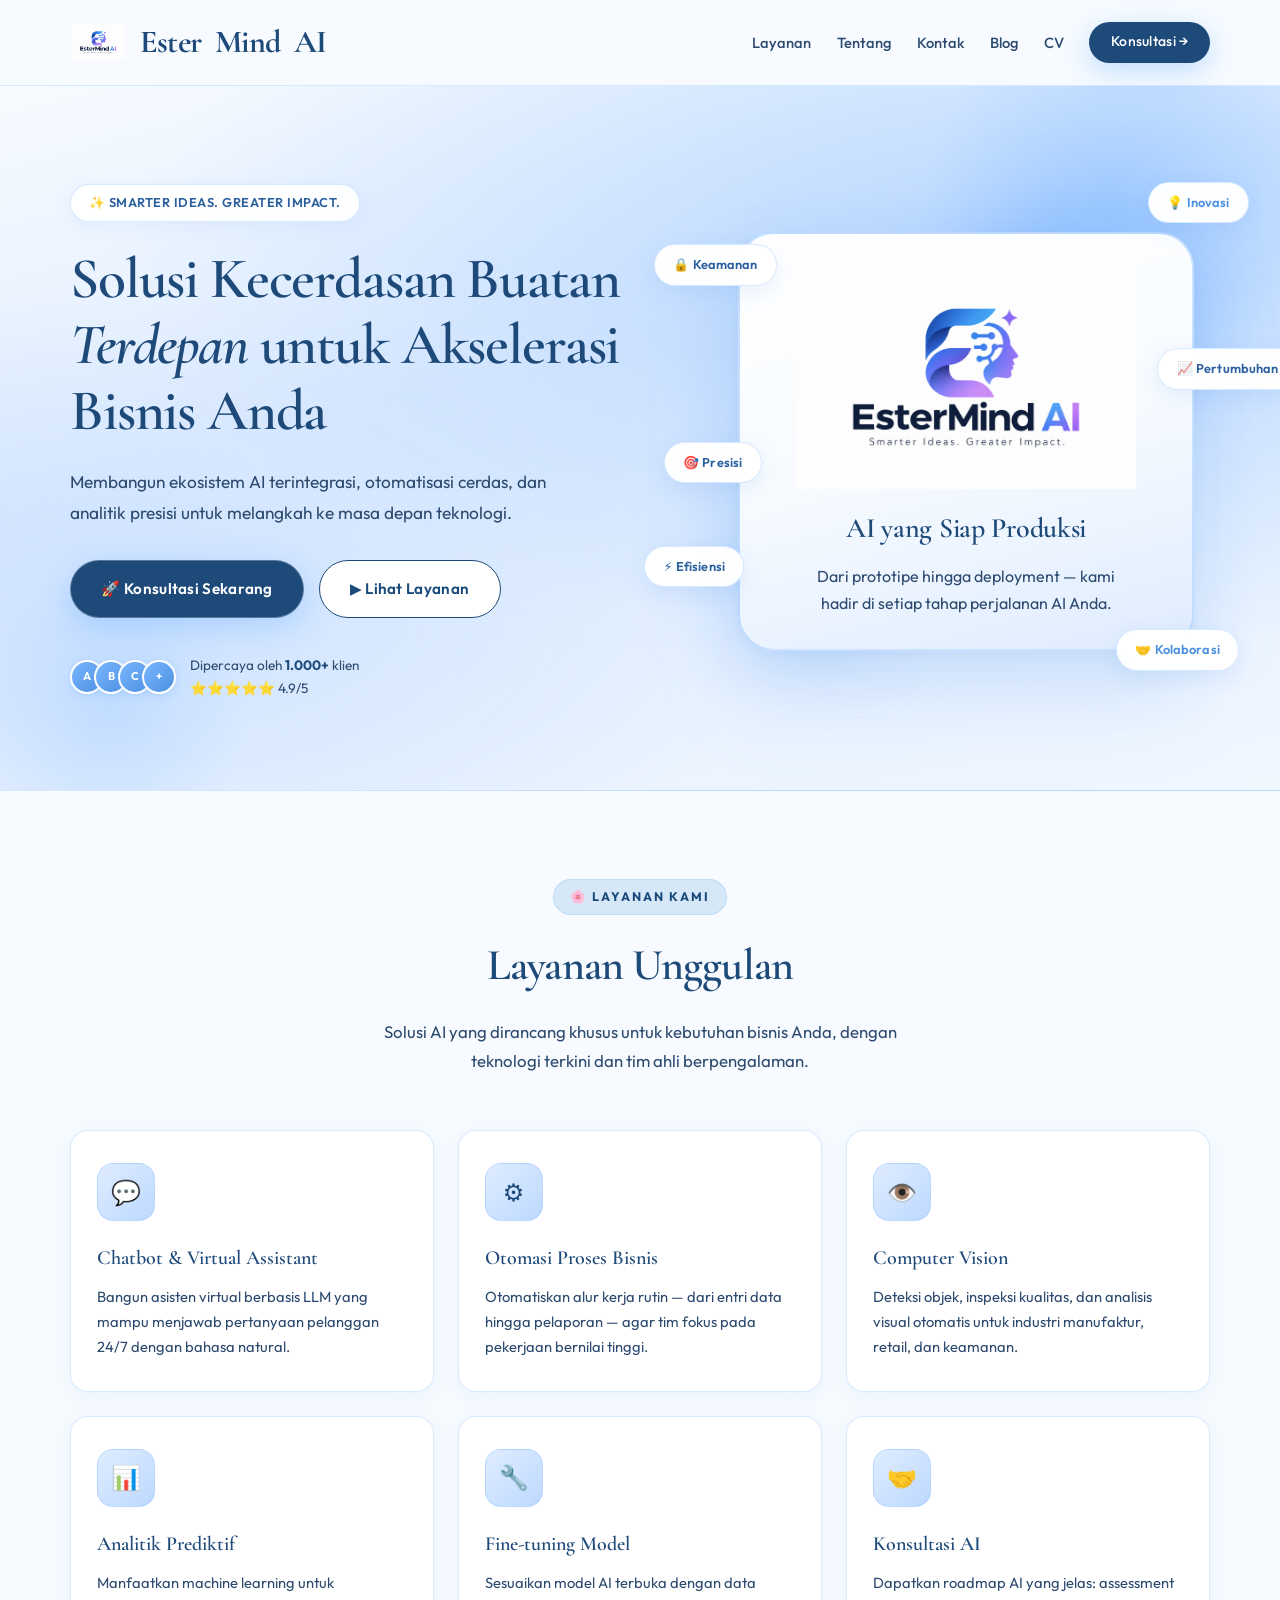
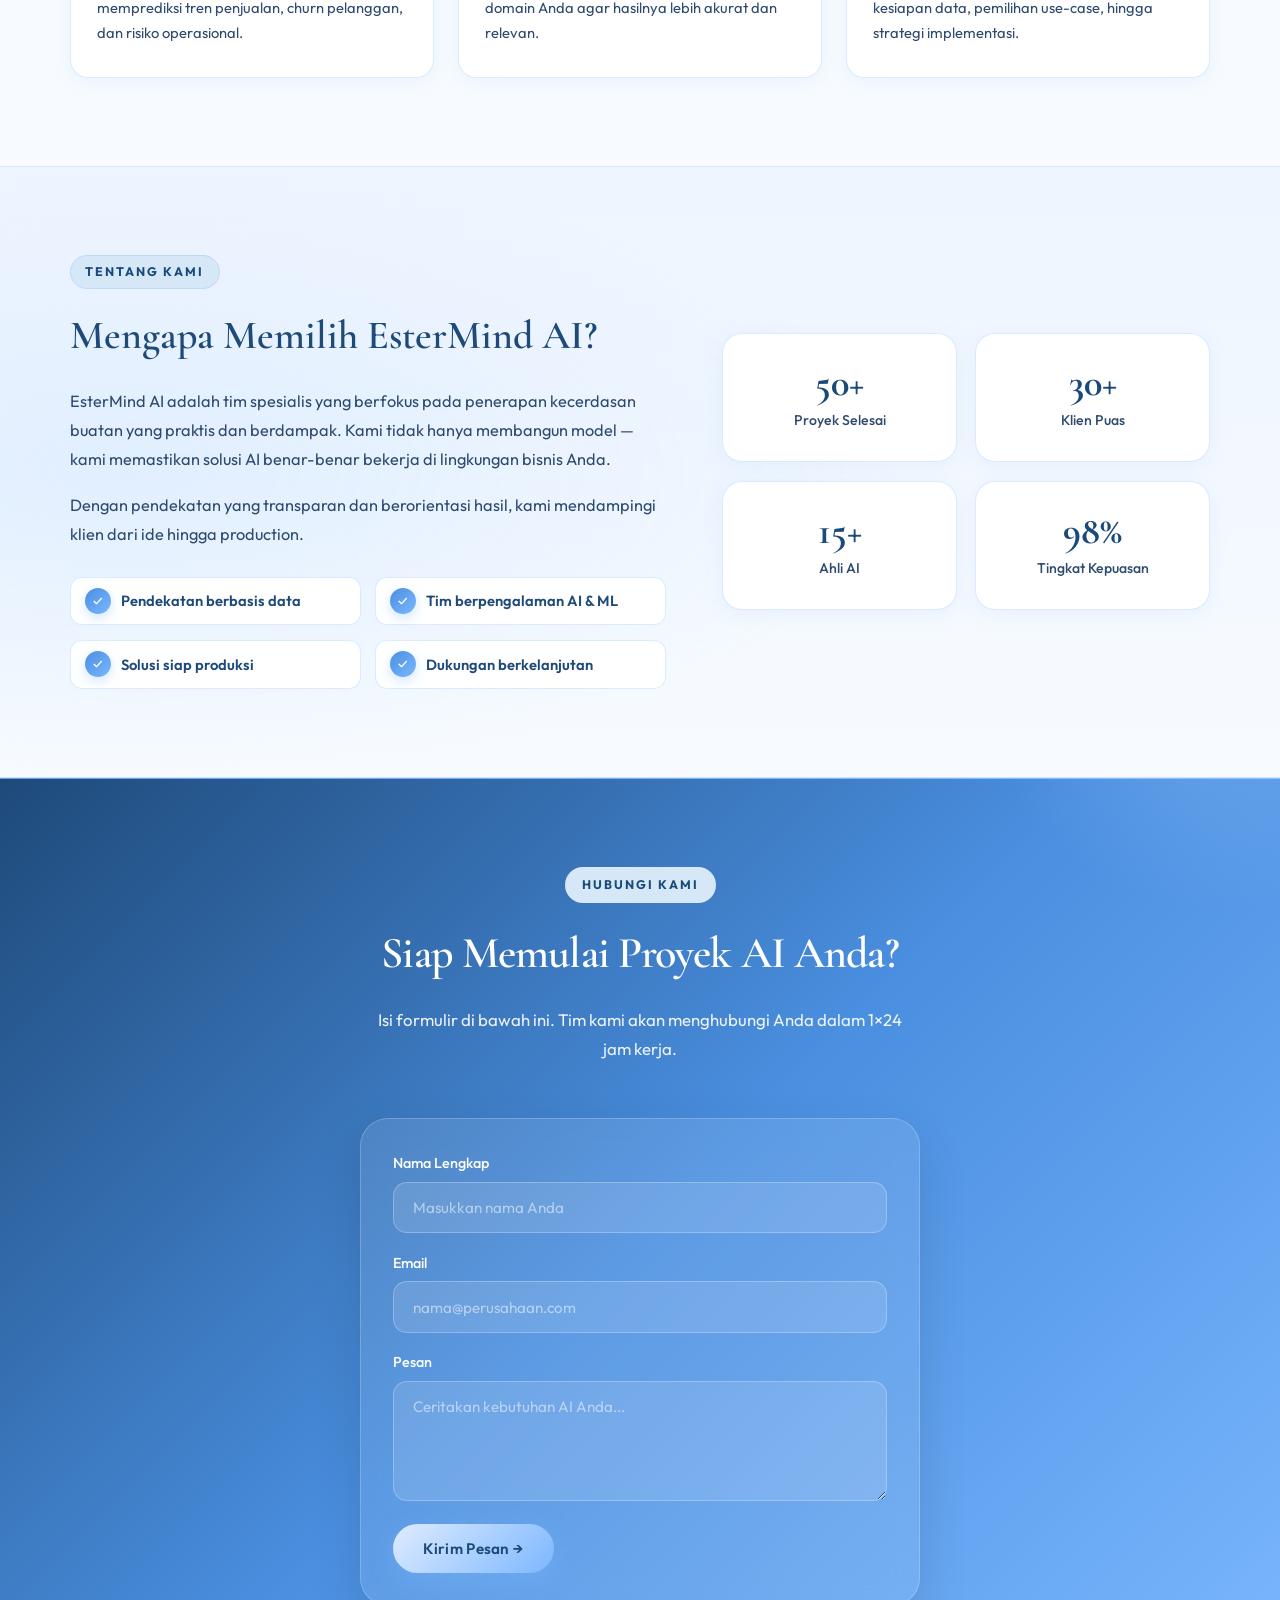
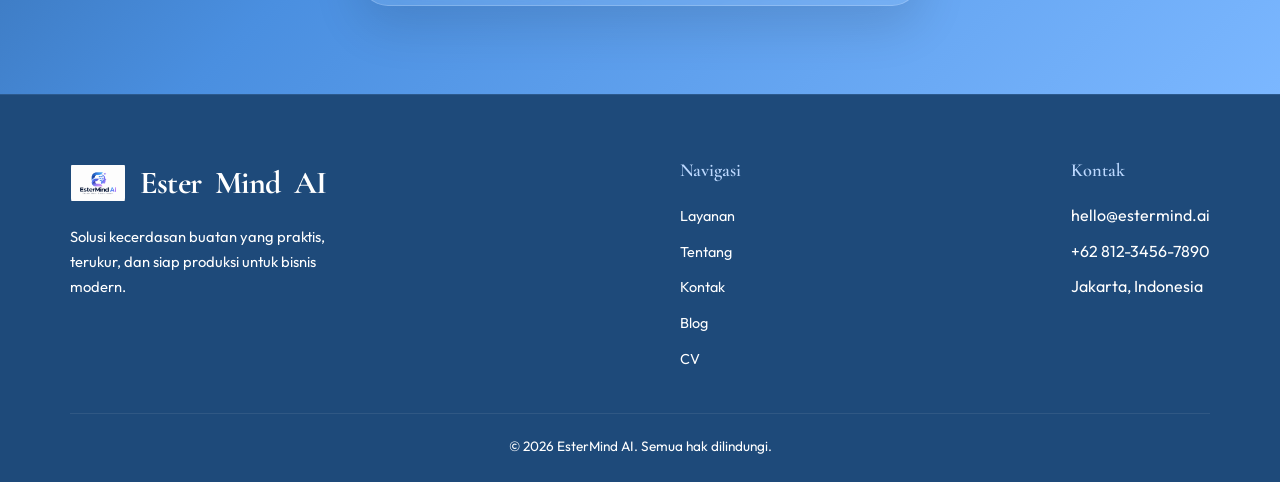
==== commit 8249951a: "haihai" ====
--- a/index.html
+++ b/index.html
@@ -9,12 +9,12 @@
 </head>
 <body>
 
-  <!-- ========== NAVBAR ========== -->
+  <!-- ========== NAVBAR: navigasi utama sticky ========== -->
   <header class="navbar">
     <div class="nav-container">
       <a href="index.html" class="logo">
         <div class="logo-mark">
-          <img src="assets/css/images/estermind.png" alt="">
+          <img src="assets/img/estermind.png" alt="">
         </div>
         Ester<span>Mind</span> AI
       </a>
@@ -40,7 +40,7 @@
 
   <main id="main-content">
 
-  <!-- ========== HERO ========== -->
+  <!-- ========== HERO: headline + visual brand ========== -->
   <section class="hero">
     <div class="container hero-content">
       <div class="hero-text">
@@ -70,7 +70,6 @@
       </div>
 
       <div class="hero-visual">
-        <!-- decorative blobs -->
         <div class="blob blob-1"></div>
         <div class="blob blob-2"></div>
         <div class="blob blob-3"></div>
@@ -84,7 +83,7 @@
 
         <div class="hero-card">
           <div class="icon-circle">
-            <img src="assets/css/images/estermind.png" alt="">
+            <img src="assets/img/estermind.png" alt="">
           </div>
           <h2 class="hero-card-title">AI yang Siap Produksi</h2>
           <p>Dari prototipe hingga deployment — kami hadir di setiap tahap perjalanan AI Anda.</p>
@@ -93,7 +92,7 @@
     </div>
   </section>
 
-  <!-- ========== LAYANAN ========== -->
+  <!-- ========== LAYANAN: grid 6 layanan AI ========== -->
   <section class="section" id="layanan">
     <div class="container">
       <div class="section-header">
@@ -142,7 +141,7 @@
     </div>
   </section>
 
-  <!-- ========== TENTANG ========== -->
+  <!-- ========== TENTANG: alasan memilih + statistik ========== -->
   <section class="section about" id="tentang">
     <div class="container about-content">
       <div class="about-text">
@@ -196,7 +195,7 @@
     </div>
   </section>
 
-  <!-- ========== KONTAK ========== -->
+  <!-- ========== KONTAK: formulir konsultasi ========== -->
   <section class="section contact" id="kontak">
     <div class="container">
       <div class="section-header">
@@ -226,14 +225,14 @@
   </main>
 
   <!-- ========== FOOTER ========== -->
-  <footer class="footer">
+  <footer class="footer" role="contentinfo">
     <div class="container">
       <div class="footer-content">
         <div class="footer-brand">
           <a href="index.html" class="logo">
             <div class="logo-mark">
-          <img src="assets/css/images/estermind.png" alt="">
-        </div>
+              <img src="assets/img/estermind.png" alt="">
+            </div>
             Ester<span>Mind</span> AI
           </a>
           <p>Solusi kecerdasan buatan yang praktis, terukur, dan siap produksi untuk bisnis modern.</p>
@@ -270,7 +269,8 @@
     const hamburger = document.getElementById("hamburger");
     const navLinks = document.getElementById("navLinks");
     hamburger.addEventListener("click", () => {
-      navLinks.classList.toggle("open");
+      const open = navLinks.classList.toggle("open");
+      hamburger.setAttribute("aria-expanded", open);
     });
   </script>
 </body>
--- a/assets/css/style.css
+++ b/assets/css/style.css
@@ -21,8 +21,8 @@
   --white: #ffffff;
 
   --text: #1E4A7A;
-  --text-soft: #3D5A7A;
-  --text-muted: #4A6A8A;
+  --text-soft: #2D4A6F;
+  --text-muted: #2D4A6F;
 
   --border: rgba(123, 183, 255, 0.28);
   --border-soft: rgba(156, 201, 255, 0.4);
@@ -62,8 +62,8 @@
   transition: var(--transition); cursor: pointer; border: none; letter-spacing: 0.02em;
 }
 .btn-primary {
-  background: linear-gradient(135deg, var(--blue) 0%, var(--blue-deep) 100%);
-  color: var(--white);
+  background: #1E4A7A;
+  color: #ffffff;
   box-shadow: 0 8px 28px rgba(123, 183, 255, 0.45);
   border: 1px solid rgba(255, 255, 255, 0.25);
 }
@@ -72,9 +72,9 @@
   box-shadow: 0 14px 36px rgba(123, 183, 255, 0.55);
 }
 .btn-outline {
-  background: rgba(255, 255, 255, 0.85);
-  color: var(--navy);
-  border: 1.5px solid var(--border);
+  background: #ffffff;
+  color: #1A4A7A;
+  border: 1.5px solid #1E4A7A;
   backdrop-filter: blur(10px);
 }
 .btn-outline:hover {
@@ -117,12 +117,13 @@
 }
 .logo-mark::after { display: none; }
 .logo span {
-  background: linear-gradient(135deg, var(--blue-deep) 0%, var(--blue) 100%);
-  -webkit-background-clip: text; -webkit-text-fill-color: transparent; background-clip: text;
+  color: #1E4A7A;
+  -webkit-text-fill-color: #1E4A7A;
+  background: none;
 }
 .nav-links { display: flex; align-items: center; gap: 1.6rem; }
 .nav-links a {
-  font-weight: 500; font-size: 0.92rem; color: #3D5A7A;
+  font-weight: 500; font-size: 0.92rem; color: #2D4A6F;
   transition: var(--transition); position: relative;
 }
 .nav-links a:not(.btn)::after {
@@ -132,6 +133,27 @@
 }
 .nav-links a:not(.btn):hover { color: var(--blue-deep); }
 .nav-links a:not(.btn):hover::after { width: 100%; }
+
+/* Tombol di navbar harus tetap teks putih */
+.nav-links a.btn,
+.nav-links a.btn-primary,
+.nav-links .btn-primary {
+  color: #ffffff !important;
+  -webkit-text-fill-color: #ffffff !important;
+  background: #1E4A7A !important;
+  border: none;
+}
+.nav-links a.btn:hover,
+.nav-links a.btn-primary:hover {
+  color: #ffffff !important;
+  -webkit-text-fill-color: #ffffff !important;
+  background: #143356 !important;
+}
+.nav-links a.btn::after,
+.nav-links a.btn-primary::after {
+  display: none !important;
+}
+
 .hamburger {
   display: none; flex-direction: column; gap: 5px; cursor: pointer;
   background: none; border: none; padding: 4px;
@@ -182,9 +204,10 @@
   color: var(--navy-dark); letter-spacing: -0.02em;
 }
 .hero-text h1 .highlight {
-  background: linear-gradient(135deg, var(--blue-deep) 0%, var(--blue) 100%);
-  -webkit-background-clip: text; -webkit-text-fill-color: transparent;
-  background-clip: text; font-style: italic;
+  color: #1E4A7A;
+  -webkit-text-fill-color: #1E4A7A;
+  background: none;
+  font-style: italic;
 }
 .hero-text p {
   font-size: 1.08rem; color: var(--text-soft); margin-bottom: 2rem;
@@ -357,9 +380,9 @@
 .section { padding: 5.5rem 0; }
 .section-header { text-align: center; margin-bottom: 3.4rem; }
 .section-header .section-label {
-  display: inline-flex; align-items: center; gap: 0.35rem; color: var(--blue-deep);
+  display: inline-flex; align-items: center; gap: 0.35rem; color: #1E4A7A;
   font-weight: 700; font-size: 0.78rem; text-transform: uppercase; letter-spacing: 2px;
-  margin-bottom: 0.85rem; background: var(--blue-pale); padding: 0.4rem 1rem;
+  margin-bottom: 0.85rem; background: #D6E8F8; padding: 0.4rem 1rem;
   border-radius: var(--radius-full); border: 1px solid var(--border);
 }
 .section-header h2 {
@@ -403,10 +426,10 @@
 }
 .about-content { display: grid; grid-template-columns: 1.1fr 0.9fr; align-items: center; gap: 3.5rem; }
 .about-text .section-label {
-  display: inline-flex; color: var(--blue-deep); font-weight: 700; font-size: 0.78rem;
+  display: inline-flex; color: #1A4A7A; font-weight: 700; font-size: 0.78rem;
   text-transform: uppercase; letter-spacing: 2px; margin-bottom: 0.75rem;
-  background: var(--blue-pale); padding: 0.35rem 0.9rem; border-radius: var(--radius-full);
-  border: 1px solid var(--border);
+  background: #D6E8F8; padding: 0.35rem 0.9rem; border-radius: var(--radius-full);
+  border: 1px solid #BDD9FF;
 }
 .about-text h2 {
   font-family: var(--font-display); font-size: clamp(1.9rem, 3.2vw, 2.5rem);
@@ -433,8 +456,9 @@
 .stat-card:hover { transform: translateY(-5px); box-shadow: var(--shadow); border-color: var(--blue); }
 .stat-card .stat-number {
   font-family: var(--font-display); font-size: 2.4rem; font-weight: 700;
-  background: linear-gradient(135deg, var(--blue-deep), var(--blue));
-  -webkit-background-clip: text; -webkit-text-fill-color: transparent; background-clip: text;
+  color: #1A4A7A;
+  -webkit-text-fill-color: #1A4A7A;
+  background: none;
   margin-bottom: 0.3rem; line-height: 1.1;
 }
 .stat-card .stat-label { color: var(--text-soft); font-size: 0.88rem; font-weight: 500; }
@@ -460,7 +484,7 @@
   padding: 2rem; backdrop-filter: blur(12px); box-shadow: 0 20px 50px rgba(0, 0, 0, 0.12);
 }
 .form-group { display: flex; flex-direction: column; gap: 0.4rem; }
-.form-group label { font-weight: 500; font-size: 0.9rem; opacity: 0.95; }
+.form-group label { font-weight: 500; font-size: 0.9rem; opacity: 1; color: #ffffff; }
 .form-group input, .form-group textarea {
   padding: 0.95rem 1.2rem; border: 1.5px solid rgba(255, 255, 255, 0.25);
   border-radius: 14px; font-family: inherit; font-size: 0.95rem; outline: none;
@@ -480,7 +504,7 @@
 .contact-form .btn-primary:hover { background: var(--blue-pale); transform: translateY(-2px); }
 
 .footer {
-  background: var(--navy-dark); color: rgba(255, 255, 255, 0.88);
+  background: var(--navy-dark); color: #ffffff;
   padding: 3.75rem 0 1.5rem; border-top: 1px solid rgba(123, 183, 255, 0.15);
 }
 .footer-content {
@@ -489,8 +513,9 @@
 }
 .footer-brand .logo { color: var(--white); margin-bottom: 0.8rem; }
 .footer-brand .logo span {
-  background: linear-gradient(135deg, var(--blue-pale), var(--blue));
-  -webkit-background-clip: text; -webkit-text-fill-color: transparent; background-clip: text;
+  color: #ffffff;
+  -webkit-text-fill-color: #ffffff;
+  background: none;
 }
 .footer-brand p { font-size: 0.92rem; max-width: 280px; line-height: 1.7; }
 .footer-links h3, .footer-links h4 {
@@ -498,7 +523,8 @@
   font-size: 1.15rem; font-weight: 600; margin-bottom: 0.95rem;
 }
 .footer-links ul { display: flex; flex-direction: column; gap: 0.55rem; }
-.footer-links a { font-size: 0.9rem; transition: var(--transition); }
+.footer-links a { font-size: 0.9rem; transition: var(--transition); color: #ffffff; }
+.footer-links li { color: #ffffff; }
 .footer-links a:hover { color: var(--blue-soft); }
 .footer-bottom {
   border-top: 1px solid rgba(255, 255, 255, 0.08); padding-top: 1.35rem;
@@ -531,4 +557,11 @@
   .about-features { grid-template-columns: 1fr; }
   .section { padding: 3.75rem 0; }
   .contact-form { padding: 1.5rem; }
+}
+/* Global section-label contrast (WCAG AA) */
+.section-label,
+.about-text .section-label,
+.section-header .section-label {
+  color: #1A4A7A !important;
+  background: #D6E8F8 !important;
 }
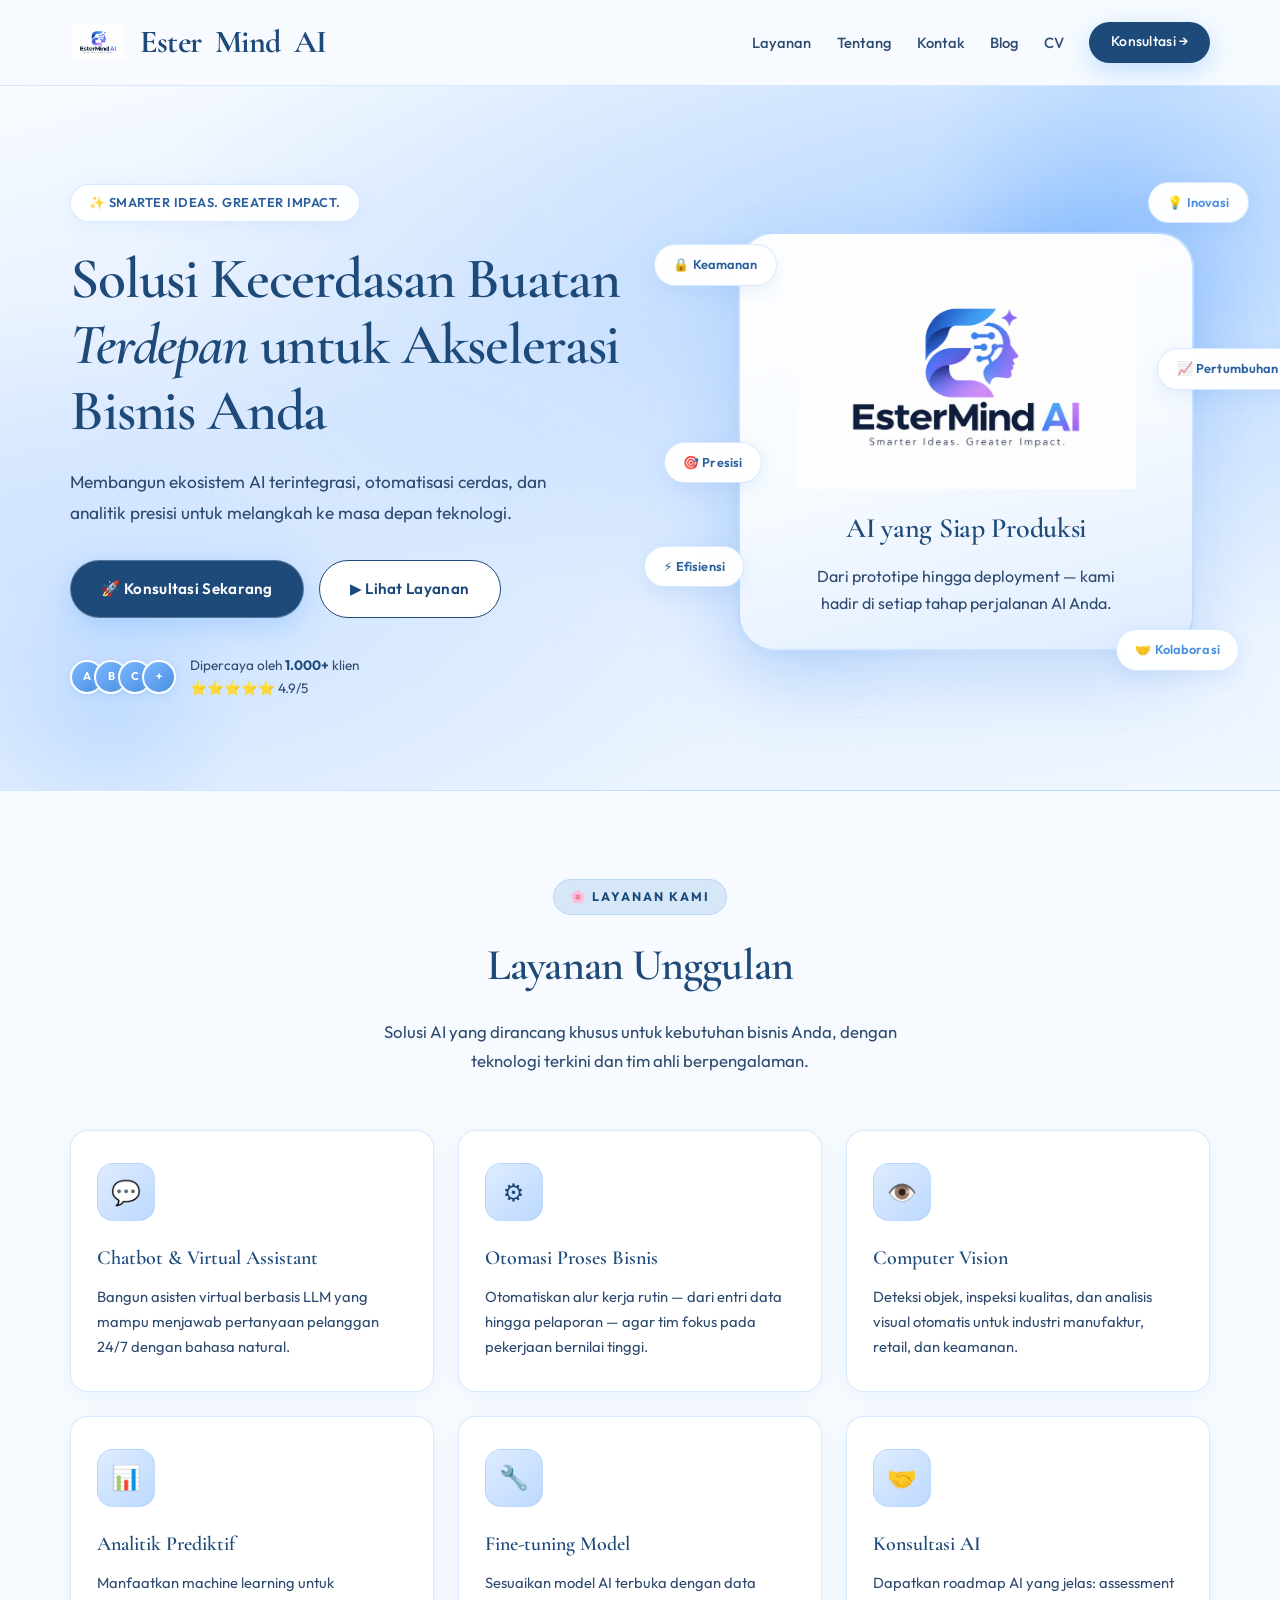
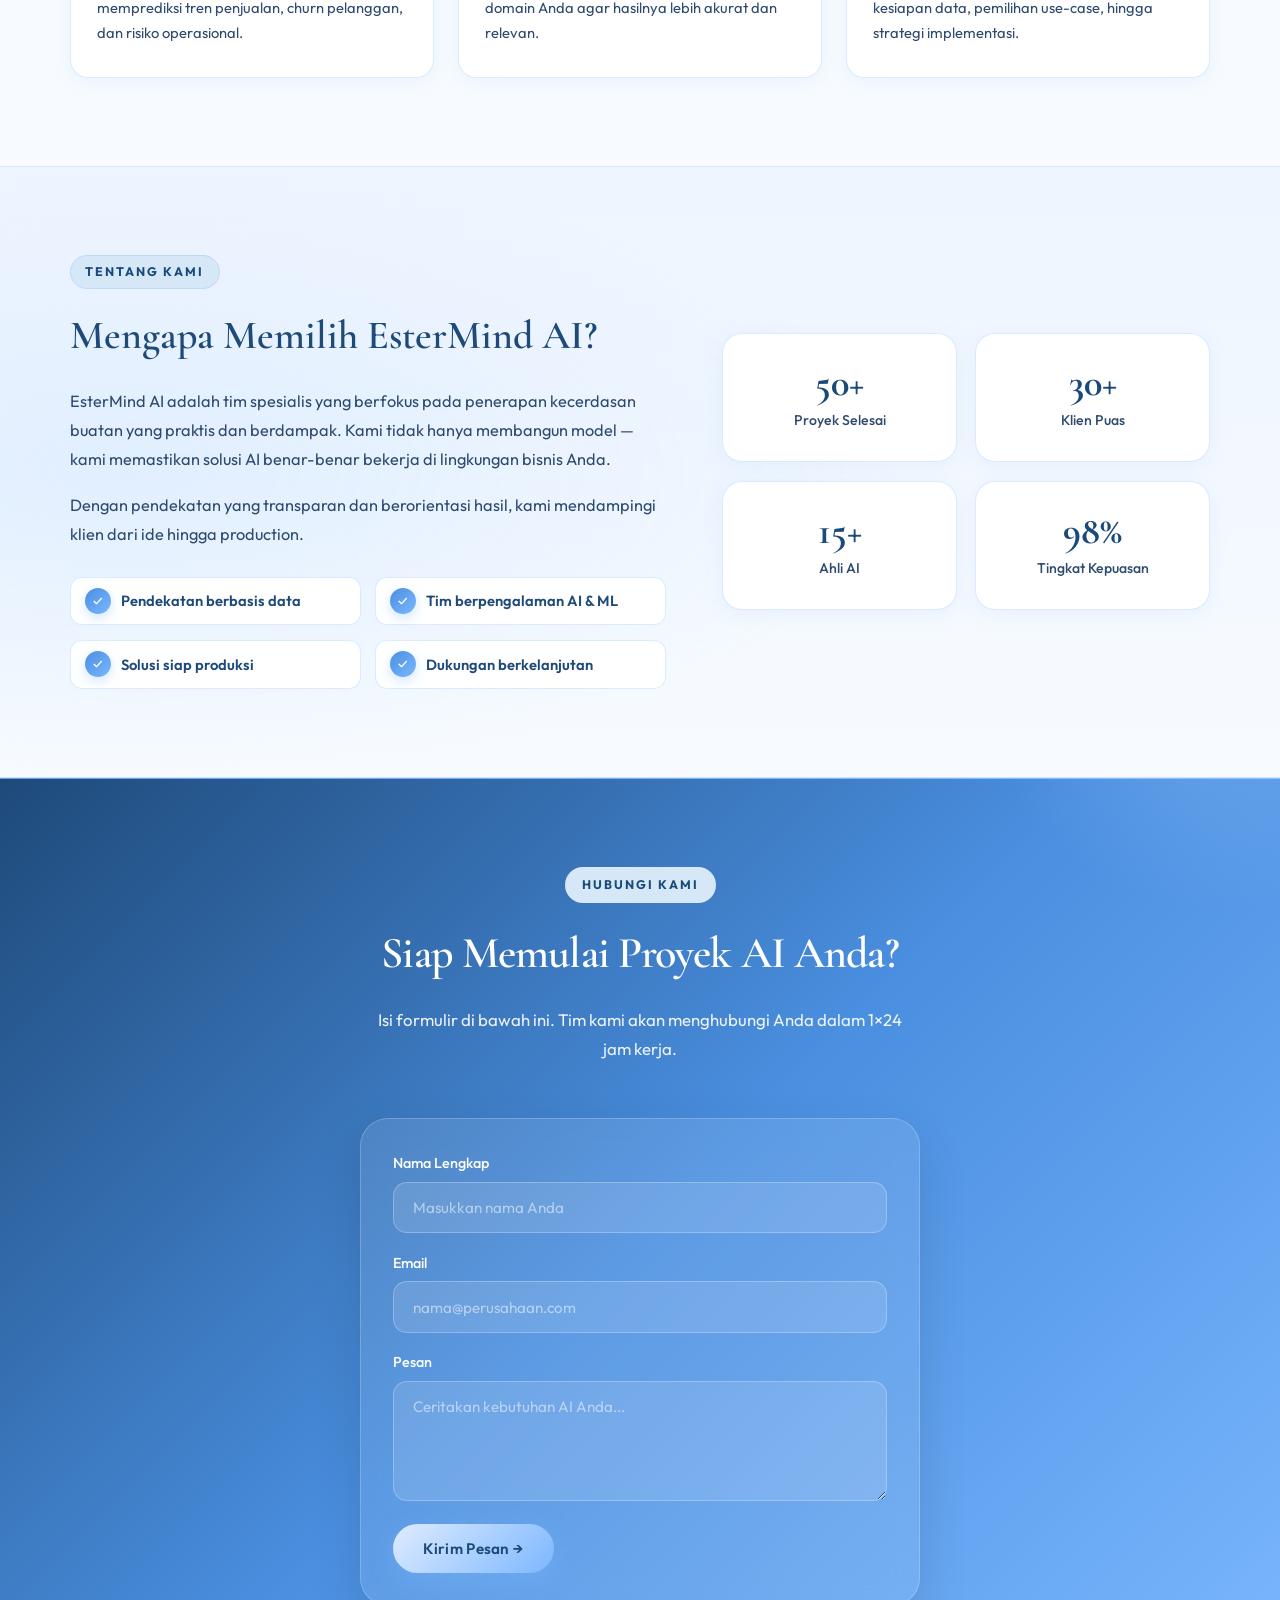
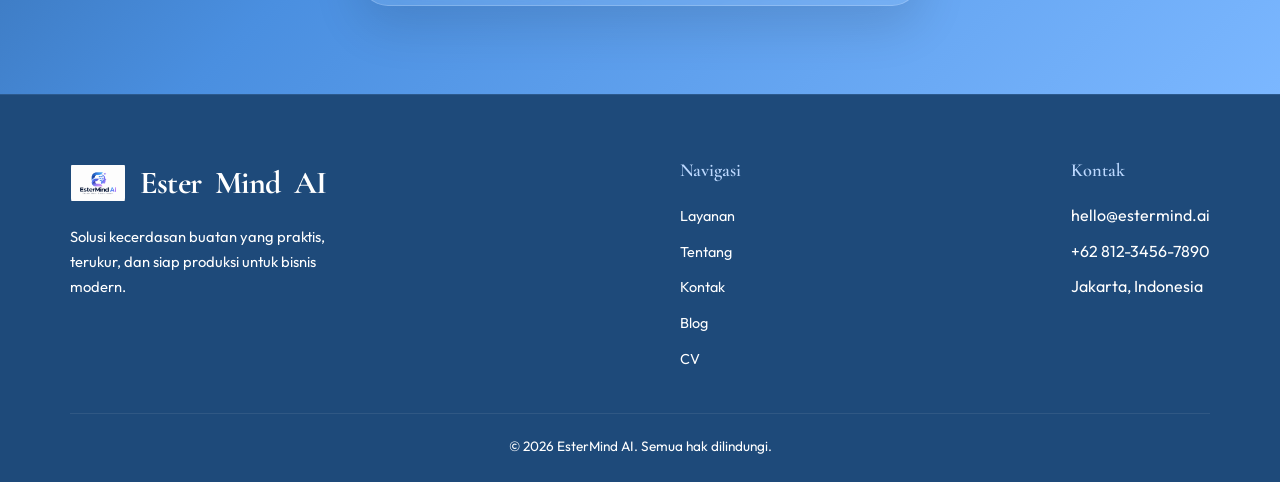
==== commit 85d9b952: "lopyu" ====
--- a/index.html
+++ b/index.html
@@ -14,7 +14,7 @@
     <div class="nav-container">
       <a href="index.html" class="logo">
         <div class="logo-mark">
-          <img src="assets/img/estermind.png" alt="">
+          <img src="assets/img/estermind.png" alt="" aria-hidden="true">
         </div>
         Ester<span>Mind</span> AI
       </a>
@@ -26,7 +26,7 @@
           <li><a href="#kontak">Kontak</a></li>
           <li><a href="blog.html">Blog</a></li>
           <li><a href="cv.html">CV</a></li>
-          <li><a href="#kontak" class="btn btn-primary" style="padding: 0.55rem 1.35rem; font-size: 0.875rem;">Konsultasi →</a></li>
+          <li><a href="#kontak" class="btn btn-primary btn-nav-cta">Konsultasi →</a></li>
         </ul>
       </nav>
 
@@ -83,7 +83,7 @@
 
         <div class="hero-card">
           <div class="icon-circle">
-            <img src="assets/img/estermind.png" alt="">
+            <img src="assets/img/estermind.png" alt="" aria-hidden="true">
           </div>
           <h2 class="hero-card-title">AI yang Siap Produksi</h2>
           <p>Dari prototipe hingga deployment — kami hadir di setiap tahap perjalanan AI Anda.</p>
@@ -231,7 +231,7 @@
         <div class="footer-brand">
           <a href="index.html" class="logo">
             <div class="logo-mark">
-              <img src="assets/img/estermind.png" alt="">
+              <img src="assets/img/estermind.png" alt="" aria-hidden="true">
             </div>
             Ester<span>Mind</span> AI
           </a>
--- a/assets/css/style.css
+++ b/assets/css/style.css
@@ -564,4 +564,9 @@
 .section-header .section-label {
   color: #1A4A7A !important;
   background: #D6E8F8 !important;
+}
+
+.btn-nav-cta {
+  padding: 0.55rem 1.35rem !important;
+  font-size: 0.875rem !important;
 }
